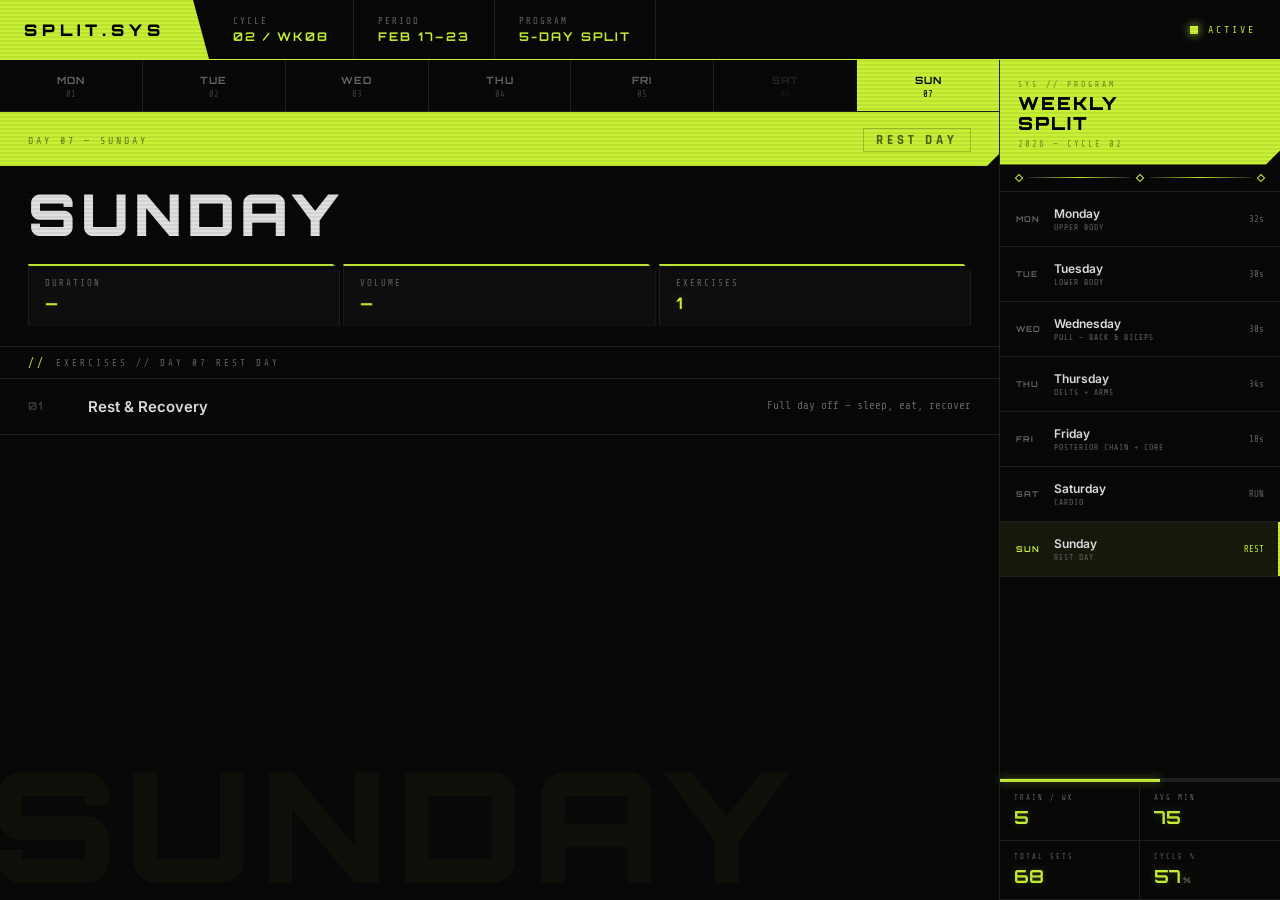
==== index.html @ 39ec57ff "init" ====
<!DOCTYPE html>
<html lang="en">
<head>
<meta charset="UTF-8">
<meta name="viewport" content="width=device-width, initial-scale=1.0">
<title>SPLIT.SYS</title>
<link href="https://fonts.googleapis.com/css2?family=Orbitron:wght@400;700;900&family=Share+Tech+Mono&family=Rajdhani:wght@300;500;700&family=Inter:wght@300;400;500;600&display=swap" rel="stylesheet">
<style>
*, *::before, *::after { box-sizing: border-box; margin: 0; padding: 0; }

:root {
  --bg: #080808;
  --surface: #0e0e0e;
  --border: #202020;
  --accent: #c8f135;
  --text: #e0e0e0;
  --muted: #3a3a3a;
  --muted2: #666;
}

html, body { min-height: 100%; }

body {
  font-family: 'Share Tech Mono', monospace;
  background: var(--bg);
  color: var(--text);
  min-height: 100vh;
}

body::before {
  content: '';
  position: fixed;
  inset: 0;
  background: repeating-linear-gradient(0deg, transparent, transparent 2px, rgba(0,0,0,0.06) 2px, rgba(0,0,0,0.06) 4px);
  pointer-events: none;
  z-index: 9999;
}

/* ── LAYOUT ─────────────────────────────── */
.app {
  display: grid;
  grid-template-columns: 1fr 280px;
  grid-template-rows: 60px 1fr;
  min-height: 100vh;
}

/* ── TOP BAR ────────────────────────────── */
.topbar {
  grid-column: 1 / -1;
  display: flex;
  align-items: stretch;
  border-bottom: 1px solid var(--accent);
}

.tb-logo {
  display: flex;
  align-items: center;
  padding: 0 28px 0 24px;
  background: var(--accent);
  clip-path: polygon(0 0, calc(100% - 16px) 0, 100% 100%, 0 100%);
  padding-right: 44px;
  flex-shrink: 0;
}

.tb-logo-text {
  font-family: 'Orbitron', sans-serif;
  font-size: 16px;
  font-weight: 900;
  letter-spacing: 5px;
  color: #000;
}

.tb-meta {
  display: flex;
  align-items: center;
  flex: 1;
}

.tb-item {
  padding: 0 24px;
  border-right: 1px solid var(--border);
  display: flex;
  flex-direction: column;
  justify-content: center;
  height: 100%;
}

.tb-item-label {
  font-size: 9px;
  letter-spacing: 2px;
  text-transform: uppercase;
  color: var(--muted2);
  margin-bottom: 3px;
}

.tb-item-val {
  font-family: 'Orbitron', sans-serif;
  font-size: 12px;
  font-weight: 700;
  color: var(--accent);
  letter-spacing: 2px;
}

.tb-status {
  margin-left: auto;
  display: flex;
  align-items: center;
  gap: 10px;
  padding: 0 24px;
}

.status-dot {
  width: 8px; height: 8px;
  background: var(--accent);
  box-shadow: 0 0 10px var(--accent);
  animation: pulse 2s ease-in-out infinite;
}

@keyframes pulse { 0%,100%{opacity:1} 50%{opacity:0.25} }

.status-txt {
  font-size: 10px;
  letter-spacing: 3px;
  text-transform: uppercase;
  color: var(--accent);
}

/* ── MAIN ───────────────────────────────── */
.main {
  position: relative;
  overflow: hidden;
  border-right: 1px solid var(--border);
  display: flex;
  flex-direction: column;
}

.bg-text {
  position: absolute;
  bottom: -20px;
  left: -10px;
  font-family: 'Orbitron', sans-serif;
  font-size: clamp(80px, 12vw, 160px);
  font-weight: 900;
  color: rgba(200,241,53,0.035);
  letter-spacing: 8px;
  pointer-events: none;
  user-select: none;
  white-space: nowrap;
  z-index: 0;
}

/* ── DAY STRIP ──────────────────────────── */
.day-strip {
  display: flex;
  border-bottom: 1px solid var(--border);
  position: relative;
  z-index: 1;
}

.day-tab {
  flex: 1;
  padding: 14px 4px 12px;
  text-align: center;
  cursor: pointer;
  border-right: 1px solid var(--border);
  transition: background 0.12s;
}
.day-tab:last-child { border-right: none; }
.day-tab:hover { background: rgba(200,241,53,0.06); }
.day-tab.active { background: var(--accent); }
.day-tab.active .tab-s, .day-tab.active .tab-n { color: #000; }
.day-tab.rest-tab { opacity: 0.3; }
.day-tab.rest-tab.active { opacity: 1; }

.tab-s {
  font-family: 'Orbitron', sans-serif;
  font-size: 10px;
  font-weight: 700;
  letter-spacing: 1px;
  color: var(--muted2);
  text-transform: uppercase;
  display: block;
}
.tab-n {
  font-size: 9px;
  color: var(--muted);
  display: block;
  margin-top: 3px;
}

/* ── HERO ───────────────────────────────── */
.hero {
  position: relative;
  z-index: 1;
  border-bottom: 1px solid var(--border);
}

.hero-accent-bar {
  background: var(--accent);
  padding: 16px 28px 14px;
  display: flex;
  align-items: center;
  justify-content: space-between;
  clip-path: polygon(0 0, 100% 0, 100% calc(100% - 12px), calc(100% - 12px) 100%, 0 100%);
}

.hero-day-label {
  font-size: 10px;
  letter-spacing: 3px;
  color: rgba(0,0,0,0.5);
  text-transform: uppercase;
}

.hero-cat-badge {
  font-family: 'Rajdhani', sans-serif;
  font-size: 13px;
  font-weight: 700;
  letter-spacing: 4px;
  text-transform: uppercase;
  color: rgba(0,0,0,0.6);
  border: 1px solid rgba(0,0,0,0.2);
  padding: 3px 12px;
}

.hero-name-row {
  padding: 20px 28px 4px;
}

.hero-name {
  font-family: 'Orbitron', sans-serif;
  font-size: clamp(36px, 4.5vw, 58px);
  font-weight: 900;
  letter-spacing: 5px;
  color: var(--text);
  text-transform: uppercase;
  line-height: 1;
}

.hero-chip-row {
  display: flex;
  gap: 3px;
  padding: 16px 28px 20px;
}

.hchip {
  flex: 1;
  background: var(--surface);
  border: 1px solid var(--border);
  border-top: 2px solid var(--accent);
  padding: 12px 16px;
  clip-path: polygon(0 0, calc(100% - 8px) 0, 100% 8px, 100% 100%, 0 100%);
}

.hchip-label {
  font-size: 9px;
  letter-spacing: 2px;
  text-transform: uppercase;
  color: var(--muted2);
  margin-bottom: 5px;
}

.hchip-val {
  font-family: 'Orbitron', sans-serif;
  font-size: 16px;
  font-weight: 700;
  color: var(--accent);
  text-shadow: 0 0 12px rgba(200,241,53,0.3);
}

/* ── EXERCISE LIST ──────────────────────── */
.ex-panel {
  position: relative;
  z-index: 1;
  flex: 1;
  overflow-y: auto;
  scrollbar-width: thin;
  scrollbar-color: var(--accent) #111;
}

.ex-section-label {
  padding: 10px 28px 8px;
  font-size: 9px;
  letter-spacing: 3px;
  text-transform: uppercase;
  color: var(--muted2);
  border-bottom: 1px solid var(--border);
  display: flex;
  align-items: center;
  gap: 10px;
}
.ex-section-label::before { content: '//'; color: var(--accent); font-size: 11px; }

.ex-row {
  display: grid;
  grid-template-columns: 44px 1fr auto;
  align-items: center;
  gap: 0 16px;
  padding: 18px 28px;
  border-bottom: 1px solid var(--border);
  cursor: pointer;
  transition: background 0.1s;
  animation: slideIn 0.25s ease both;
  position: relative;
}

@keyframes slideIn {
  from { opacity: 0; transform: translateX(-8px); }
  to   { opacity: 1; transform: translateX(0); }
}

.ex-row::before {
  content: '';
  position: absolute;
  left: 0; top: 0; bottom: 0;
  width: 0;
  background: var(--accent);
  transition: width 0.1s;
}
.ex-row:hover { background: rgba(200,241,53,0.04); }
.ex-row:hover::before { width: 3px; }
.ex-row:hover .ex-num { color: var(--accent); }

.ex-num {
  font-family: 'Orbitron', sans-serif;
  font-size: 11px;
  font-weight: 700;
  color: var(--muted);
  letter-spacing: 1px;
  transition: color 0.1s;
}

.ex-name {
  font-family: 'Inter', sans-serif;
  font-size: 15px;
  font-weight: 600;
  color: var(--text);
  line-height: 1.3;
}

.ex-sets {
  font-family: 'Share Tech Mono', monospace;
  font-size: 11px;
  color: var(--muted2);
  text-align: right;
  line-height: 1.7;
  white-space: nowrap;
}

/* ── SIDEBAR ────────────────────────────── */
.sidebar {
  display: flex;
  flex-direction: column;
}

.sb-head {
  background: var(--accent);
  padding: 20px 18px 16px;
  clip-path: polygon(0 0, 100% 0, 100% calc(100% - 14px), calc(100% - 14px) 100%, 0 100%);
}

.sb-head-sys {
  font-size: 8px;
  letter-spacing: 3px;
  text-transform: uppercase;
  color: rgba(0,0,0,0.45);
  margin-bottom: 5px;
}

.sb-head-title {
  font-family: 'Orbitron', sans-serif;
  font-size: 18px;
  font-weight: 900;
  letter-spacing: 2px;
  color: #000;
  text-transform: uppercase;
  line-height: 1.1;
}

.sb-head-sub {
  font-size: 9px;
  letter-spacing: 2px;
  color: rgba(0,0,0,0.4);
  margin-top: 5px;
  text-transform: uppercase;
}

.sb-circuit {
  padding: 10px 16px;
  border-bottom: 1px solid var(--border);
  display: flex;
  align-items: center;
  gap: 6px;
}
.circuit-line { flex: 1; height: 1px; background: linear-gradient(90deg, var(--border), var(--accent), var(--border)); }
.circuit-node { width: 6px; height: 6px; border: 1px solid var(--accent); transform: rotate(45deg); }

.week-list { flex: 1; overflow-y: auto; scrollbar-width: none; }

.wi {
  display: flex;
  align-items: center;
  gap: 12px;
  padding: 14px 16px;
  border-bottom: 1px solid var(--border);
  cursor: pointer;
  transition: background 0.1s;
  position: relative;
}
.wi:hover { background: rgba(200,241,53,0.05); }
.wi.active { background: rgba(200,241,53,0.08); }
.wi.active::after {
  content: '';
  position: absolute;
  right: 0; top: 0; bottom: 0;
  width: 2px;
  background: var(--accent);
}
.wi.rest { opacity: 0.32; }
.wi.rest.active { opacity: 1; }

.wi-idx {
  font-family: 'Orbitron', sans-serif;
  font-size: 8px;
  font-weight: 700;
  letter-spacing: 1px;
  color: var(--muted2);
  width: 26px;
  flex-shrink: 0;
  text-transform: uppercase;
}
.wi.active .wi-idx { color: var(--accent); }

.wi-info { flex: 1; }
.wi-name { font-family: 'Inter', sans-serif; font-size: 12px; font-weight: 600; color: var(--text); margin-bottom: 2px; }
.wi-cat { font-size: 8px; letter-spacing: 1px; text-transform: uppercase; color: var(--muted2); }

.wi-vol { font-family: 'Share Tech Mono', monospace; font-size: 9px; color: var(--muted2); text-align: right; }
.wi.active .wi-vol { color: var(--accent); }

.sb-foot { border-top: 1px solid var(--border); }

.sb-progress-bar { height: 3px; background: var(--border); }
.sb-progress-fill { height: 100%; width: 57%; background: var(--accent); box-shadow: 0 0 10px rgba(200,241,53,0.5); }

.sb-stats-grid { display: grid; grid-template-columns: 1fr 1fr; }

.sb-stat {
  padding: 12px 14px;
  border-right: 1px solid var(--border);
  border-bottom: 1px solid var(--border);
}
.sb-stat:nth-child(2n) { border-right: none; }
.sb-stat-label { font-size: 7px; letter-spacing: 2px; text-transform: uppercase; color: var(--muted2); margin-bottom: 4px; }
.sb-stat-val { font-family: 'Orbitron', sans-serif; font-size: 18px; font-weight: 700; color: var(--accent); text-shadow: 0 0 8px rgba(200,241,53,0.25); }
.sb-stat-unit { font-size: 8px; color: var(--muted2); margin-left: 2px; }

/* ── MODAL ──────────────────────────────── */
.modal-bg {
  position: fixed; inset: 0;
  background: rgba(0,0,0,0.92);
  backdrop-filter: blur(10px);
  z-index: 400;
  display: flex; align-items: center; justify-content: center;
  opacity: 0; pointer-events: none;
  transition: opacity 0.18s;
}
.modal-bg.open { opacity: 1; pointer-events: all; }

.modal {
  background: var(--bg);
  border: 1px solid var(--accent);
  width: min(640px, 94vw);
  max-height: 88vh;
  overflow-y: auto;
  transform: scale(0.96);
  transition: transform 0.2s ease;
  scrollbar-width: thin;
  scrollbar-color: var(--accent) #111;
  box-shadow: 0 0 60px rgba(200,241,53,0.1);
  clip-path: polygon(0 0, calc(100% - 18px) 0, 100% 18px, 100% 100%, 18px 100%, 0 calc(100% - 18px));
}
.modal-bg.open .modal { transform: scale(1); }

.modal-head {
  background: var(--accent);
  padding: 24px 32px 20px;
  display: flex; align-items: flex-start; justify-content: space-between;
  clip-path: polygon(0 0, calc(100% - 18px) 0, 100% 18px, 100% 100%, 0 100%);
}
.mh-sys { font-size: 9px; letter-spacing: 3px; text-transform: uppercase; color: rgba(0,0,0,0.4); margin-bottom: 6px; }
.mh-name { font-family: 'Orbitron', sans-serif; font-size: 24px; font-weight: 900; letter-spacing: 3px; color: #000; text-transform: uppercase; line-height: 1; }
.mh-cat { font-family: 'Rajdhani', sans-serif; font-size: 13px; font-weight: 700; letter-spacing: 3px; text-transform: uppercase; color: rgba(0,0,0,0.5); margin-top: 5px; }

.modal-close {
  background: rgba(0,0,0,0.12);
  border: 1px solid rgba(0,0,0,0.2);
  color: #000; font-size: 18px;
  width: 34px; height: 34px;
  cursor: pointer;
  display: flex; align-items: center; justify-content: center;
  font-family: 'Share Tech Mono', monospace; flex-shrink: 0;
}
.modal-close:hover { background: rgba(0,0,0,0.28); }

.modal-body { padding: 0; }

.m-ex {
  display: grid;
  grid-template-columns: 56px 1fr auto;
  align-items: center;
  gap: 0 18px;
  padding: 20px 32px;
  border-bottom: 1px solid var(--border);
  transition: background 0.1s;
  position: relative;
}
.m-ex::before {
  content: '';
  position: absolute;
  left: 0; top: 0; bottom: 0;
  width: 0; background: var(--accent);
  transition: width 0.1s;
}
.m-ex:hover { background: rgba(200,241,53,0.03); }
.m-ex:hover::before { width: 3px; }
.m-ex:last-child { border-bottom: none; }

.m-num { font-family: 'Orbitron', sans-serif; font-size: 22px; font-weight: 900; color: rgba(200,241,53,0.1); line-height: 1; }
.m-name { font-family: 'Inter', sans-serif; font-size: 16px; font-weight: 600; color: var(--text); margin-bottom: 6px; line-height: 1.2; }
.m-sets { font-family: 'Share Tech Mono', monospace; font-size: 11px; color: var(--muted2); line-height: 1.9; }

.m-tag { font-family: 'Share Tech Mono', monospace; font-size: 8px; letter-spacing: 1.5px; text-transform: uppercase; padding: 3px 8px; border: 1px solid rgba(200,241,53,0.2); color: var(--accent); background: rgba(200,241,53,0.05); white-space: nowrap; align-self: center; }
.m-tag.core { border-color: rgba(100,180,255,0.25); color: #64b4ff; background: rgba(100,180,255,0.05); }
.m-tag.cardio { border-color: rgba(255,140,80,0.25); color: #ff8c50; background: rgba(255,140,80,0.05); }

/* ══════════════════════════════════════════
   MOBILE — full rethink for phone legibility
   ══════════════════════════════════════════ */
@media (max-width: 768px) {
  .app {
    grid-template-columns: 1fr;
    grid-template-rows: 56px auto 1fr;
    min-height: 100vh;
  }

  /* Move sidebar to row 2 as a compact strip */
  .sidebar {
    grid-row: 2;
    order: 1;
    border-top: none;
    border-bottom: 1px solid var(--border);
  }

  .main {
    grid-row: 3;
    order: 2;
    border-right: none;
  }

  /* Sidebar becomes horizontal scroll nav */
  .sb-head { display: none; }
  .sb-circuit { display: none; }
  .sb-foot { display: none; }

  .week-list {
    display: flex;
    flex-direction: row;
    overflow-x: auto;
    scrollbar-width: none;
  }
  .week-list::-webkit-scrollbar { display: none; }

  .wi {
    flex-direction: column;
    align-items: center;
    justify-content: center;
    min-width: 80px;
    padding: 14px 10px;
    border-bottom: none;
    border-right: 1px solid var(--border);
    gap: 5px;
    text-align: center;
  }
  .wi:last-child { border-right: none; }

  /* Active indicator: bottom bar */
  .wi.active::after {
    top: auto; right: 0; left: 0;
    bottom: 0; width: 100%; height: 3px;
  }

  .wi-idx {
    font-family: 'Orbitron', sans-serif;
    font-size: 11px;
    font-weight: 700;
    letter-spacing: 1px;
    width: auto;
    color: var(--muted2);
  }
  .wi.active .wi-idx { color: var(--accent); }

  /* Show short day name below the abbrev */
  .wi-info { display: block; }
  .wi-name { display: none; }
  .wi-cat {
    font-size: 8px;
    letter-spacing: 0;
    color: var(--muted2);
    white-space: nowrap;
    overflow: hidden;
    text-overflow: ellipsis;
    max-width: 72px;
  }
  .wi.active .wi-cat { color: var(--accent); opacity: 0.7; }
  .wi-vol { display: none; }

  /* Hero */
  .hero-accent-bar {
    padding: 14px 20px 12px;
    clip-path: none;
  }
  .hero-day-label { font-size: 11px; letter-spacing: 2px; }
  .hero-cat-badge { font-size: 12px; letter-spacing: 2px; padding: 3px 10px; }

  .hero-name-row { padding: 18px 20px 4px; }
  .hero-name { font-size: 36px; letter-spacing: 3px; }

  .hero-chip-row {
    display: none;
  }

  .bottom-bar {
    display: flex !important;
  }

  /* Day strip — bigger tap targets */
  .day-strip { display: none; } /* replaced by sidebar week-list on mobile */

  /* Exercises — big, legible */
  .ex-section-label { padding: 12px 20px 10px; font-size: 10px; }

  .ex-row {
    grid-template-columns: 48px 1fr;
    grid-template-rows: auto auto;
    gap: 0 14px;
    padding: 22px 20px;
    border-bottom-width: 1px;
  }

  .ex-num {
    grid-row: 1 / 3;
    font-size: 15px;
    align-self: center;
  }

  .ex-name {
    font-size: 20px;
    font-weight: 600;
    grid-column: 2;
    grid-row: 1;
    padding-bottom: 6px;
    line-height: 1.25;
  }

  .ex-sets {
    font-size: 14px;
    text-align: left;
    white-space: normal;
    grid-column: 2;
    grid-row: 2;
    color: var(--muted2);
    line-height: 1.65;
  }

  /* Topbar */
  .tb-logo { padding: 0 18px; padding-right: 32px; }
  .tb-logo-text { font-size: 13px; letter-spacing: 3px; }
  .tb-item:nth-child(n+2) { display: none; }
  .tb-status { padding: 0 16px; }

  /* Modal */
  .modal {
    clip-path: none;
    width: 100%;
    max-height: 92vh;
    align-self: flex-end;
    border-left: none;
    border-right: none;
    border-bottom: none;
    border-radius: 0;
  }
  .modal-bg { align-items: flex-end; }
  .modal-head { clip-path: none; padding: 20px 24px 16px; }
  .mh-name { font-size: 22px; }

  .m-ex {
    grid-template-columns: 48px 1fr;
    grid-template-rows: auto auto;
    gap: 0 14px;
    padding: 18px 24px;
  }
  .m-num { grid-row: 1 / 3; font-size: 22px; align-self: center; }
  .m-name { grid-column: 2; grid-row: 1; font-size: 20px; padding-bottom: 6px; }
  .m-sets { grid-column: 2; grid-row: 2; font-size: 14px; line-height: 1.85; }
  .m-tag { display: none; }
}

@media (max-width: 400px) {
  .hero-name { font-size: 28px; }
  .hchip-val { font-size: 15px; }
  .ex-name { font-size: 18px; }
  .ex-sets { font-size: 13px; }
}

  /* ── BOTTOM STATS BAR (mobile only) ──── */
  .bottom-bar {
    display: none;
    position: fixed;
    bottom: 0;
    left: 0;
    right: 0;
    z-index: 100;
    border-top: 2px solid var(--accent);
    background: #0a0a0a;
  }

  .bottom-bar-inner {
    display: grid;
    grid-template-columns: 1fr 1fr 1fr;
  }

  .bb-chip {
    padding: 14px 16px 18px;
    border-right: 1px solid var(--border);
    text-align: center;
  }
  .bb-chip:last-child { border-right: none; }

  .bb-label {
    font-size: 9px;
    letter-spacing: 2px;
    text-transform: uppercase;
    color: var(--muted2);
    margin-bottom: 5px;
  }

  .bb-val {
    font-family: 'Orbitron', sans-serif;
    font-size: 18px;
    font-weight: 700;
    color: var(--accent);
    text-shadow: 0 0 10px rgba(200,241,53,0.3);
    line-height: 1;
  }

  /* push ex-panel content up so it doesn't hide behind bottom bar */
  @media (max-width: 768px) {
    .ex-panel { padding-bottom: 80px; }
  }

</style>
</head>
<body>

<div class="app">

  <nav class="topbar">
    <div class="tb-logo"><span class="tb-logo-text">SPLIT.SYS</span></div>
    <div class="tb-meta">
      <div class="tb-item">
        <div class="tb-item-label">Cycle</div>
        <div class="tb-item-val">02 / WK08</div>
      </div>
      <div class="tb-item">
        <div class="tb-item-label">Period</div>
        <div class="tb-item-val">FEB 17–23</div>
      </div>
      <div class="tb-item">
        <div class="tb-item-label">Program</div>
        <div class="tb-item-val">5-DAY SPLIT</div>
      </div>
    </div>
    <div class="tb-status">
      <div class="status-dot"></div>
      <span class="status-txt">ACTIVE</span>
    </div>
  </nav>

  <main class="main">
    <div class="bg-text" id="bg-text">MONDAY</div>

    <div class="day-strip" id="day-strip">
      <div class="day-tab active" data-day="0"><span class="tab-s">Mon</span><span class="tab-n">01</span></div>
      <div class="day-tab" data-day="1"><span class="tab-s">Tue</span><span class="tab-n">02</span></div>
      <div class="day-tab" data-day="2"><span class="tab-s">Wed</span><span class="tab-n">03</span></div>
      <div class="day-tab" data-day="3"><span class="tab-s">Thu</span><span class="tab-n">04</span></div>
      <div class="day-tab" data-day="4"><span class="tab-s">Fri</span><span class="tab-n">05</span></div>
      <div class="day-tab rest-tab" data-day="5"><span class="tab-s">Sat</span><span class="tab-n">06</span></div>
      <div class="day-tab rest-tab" data-day="6"><span class="tab-s">Sun</span><span class="tab-n">07</span></div>
    </div>

    <div class="hero">
      <div class="hero-accent-bar">
        <div class="hero-day-label" id="hero-label">DAY 01 — MONDAY</div>
        <div class="hero-cat-badge" id="hero-cat-badge">UPPER BODY</div>
      </div>
      <div class="hero-name-row">
        <div class="hero-name" id="hero-name">Monday</div>
      </div>
      <div class="hero-chip-row" id="hero-chips"></div>
    </div>

    <div class="ex-panel" id="ex-panel"></div>
  </main>

  <aside class="sidebar">
    <div class="sb-head">
      <div class="sb-head-sys">SYS // PROGRAM</div>
      <div class="sb-head-title">Weekly<br>Split</div>
      <div class="sb-head-sub">2026 — Cycle 02</div>
    </div>
    <div class="sb-circuit">
      <div class="circuit-node"></div>
      <div class="circuit-line"></div>
      <div class="circuit-node"></div>
      <div class="circuit-line"></div>
      <div class="circuit-node"></div>
    </div>
    <div class="week-list" id="week-list"></div>
    <div class="sb-foot">
      <div class="sb-progress-bar"><div class="sb-progress-fill"></div></div>
      <div class="sb-stats-grid">
        <div class="sb-stat"><div class="sb-stat-label">Train / wk</div><div class="sb-stat-val">5</div></div>
        <div class="sb-stat"><div class="sb-stat-label">Avg min</div><div class="sb-stat-val">75</div></div>
        <div class="sb-stat"><div class="sb-stat-label">Total sets</div><div class="sb-stat-val">68</div></div>
        <div class="sb-stat"><div class="sb-stat-label">Cycle %</div><div class="sb-stat-val">57<span class="sb-stat-unit">%</span></div></div>
      </div>
    </div>
  </aside>

</div>

<!-- BOTTOM BAR -->
<div class="bottom-bar" id="bottom-bar">
  <div class="bottom-bar-inner" id="bottom-bar-inner"></div>
</div>

<!-- MODAL -->
<div class="modal-bg" id="modal-bg">
  <div class="modal">
    <div class="modal-head">
      <div>
        <div class="mh-sys" id="mh-sys">// WORKOUT LOG</div>
        <div class="mh-name" id="mh-name">Monday</div>
        <div class="mh-cat" id="mh-cat">Upper Body</div>
      </div>
      <button class="modal-close" id="modal-close">&times;</button>
    </div>
    <div class="modal-body" id="modal-body"></div>
  </div>
</div>

<script>
const DAYS = [
  { name:'Monday', short:'Mon', cat:'Upper Body', idx:'DAY 01', sets:32, dur:'80 min',
    ex:[
      {n:'Flat Barbell Bench Press', s:'60 / 80 / 90 / 95 kg \u00d7 6\u20138 reps', t:''},
      {n:'Incline Dumbbell Press', s:'24 / 28 / 30 / 30 kg \u00d7 8\u201310 reps', t:''},
      {n:'Dips (Chest Focus)', s:'3 \u00d7 8\u201310 reps \u2014 bodyweight', t:''},
      {n:'Cable Fly Crossovers', s:'12.5 / 15 / 17.5 kg \u00d7 12\u201315 reps', t:''},
      {n:'Overhead Press (Barbell)', s:'40 / 50 / 55 / 55 kg \u00d7 6\u20138 reps', t:''},
      {n:'Lateral Raise (Dumbbell)', s:'8 / 10 / 12 / 12 kg \u00d7 15\u201320 reps', t:''},
      {n:'Tricep Pushdown (Cable)', s:'25 / 30 / 35 kg \u00d7 12\u201315 reps', t:''},
      {n:'Dead Hang', s:'1 \u00d7 60 sec', t:'finisher'},
    ]},
  { name:'Tuesday', short:'Tue', cat:'Lower Body', idx:'DAY 02', sets:30, dur:'75 min',
    ex:[
      {n:'Hack Squat (Machine)', s:'80 / 100 / 110 / 110 kg \u00d7 10 reps', t:''},
      {n:'Leg Press (Machine)', s:'180 / 220 / 230 kg \u00d7 12 reps', t:''},
      {n:'Leg Extensions (Machine)', s:'40 / 50 / 55 kg \u00d7 12\u201315 reps', t:''},
      {n:'Walking Lunges (Dumbbell)', s:'15 / 18 / 20 kg \u00d7 12 reps / leg', t:''},
      {n:'Seated Leg Curl (Machine)', s:'55 / 60 / 65 kg \u00d7 12 reps', t:''},
      {n:'Lying Leg Curl (Machine)', s:'35 / 40 / 45 kg \u00d7 12 reps', t:''},
      {n:'Standing Calf Raise', s:'80 / 90 / 95 / 95 kg \u00d7 12\u201315 reps', t:''},
      {n:'Dead Hang', s:'1 \u00d7 60 sec', t:'finisher'},
    ]},
  { name:'Wednesday', short:'Wed', cat:'Pull \u2014 Back & Biceps', idx:'DAY 03', sets:30, dur:'75 min',
    ex:[
      {n:'Weighted Pull-Ups (Wide Grip)', s:'0 / 5 / 10 / 10 kg \u00d7 6\u20138 reps', t:''},
      {n:'Barbell Row', s:'60 / 80 / 90 / 90 kg \u00d7 8\u201310 reps', t:''},
      {n:'Seated Cable Row', s:'50 / 60 / 65 kg \u00d7 10\u201312 reps', t:''},
      {n:'Single Arm Lat Pulldown', s:'30 / 35 / 35 kg \u00d7 10\u201312 reps', t:''},
      {n:'Face Pulls (Cable)', s:'20 / 25 / 25 kg \u00d7 15\u201320 reps', t:''},
      {n:'Barbell Curl', s:'25 / 30 / 30 / 30 kg \u00d7 8\u201310 reps', t:''},
      {n:'Hammer Curl (Dumbbell)', s:'12 / 15 / 15 kg \u00d7 10\u201312 reps', t:''},
      {n:'Dead Hang', s:'1 \u00d7 60 sec', t:'finisher'},
    ]},
  { name:'Thursday', short:'Thu', cat:'Delts + Arms', idx:'DAY 04', sets:34, dur:'90 min',
    ex:[
      {n:'Dumbbell Shoulder Press', s:'20 / 24 / 26 / 26 kg \u00d7 10\u201312 reps', t:''},
      {n:'Lateral Raise (Dumbbell)', s:'8 / 10 / 12 / 12 / 12 kg \u00d7 15\u201320 reps', t:''},
      {n:'Rear Delt Cable Fly', s:'10 / 12.5 / 15 / 15 kg \u00d7 15 / arm', t:''},
      {n:'Overhead Tricep Extension', s:'20 / 24 / 26 / 26 kg \u00d7 10\u201312 reps', t:''},
      {n:'Tricep Pushdown (Cable)', s:'25 / 30 / 35 / 35 kg \u00d7 12\u201315 reps', t:''},
      {n:'Dips (Tricep Focus)', s:'3 \u00d7 10\u201312 reps \u2014 bodyweight', t:''},
      {n:'Preacher Curl (Barbell)', s:'25 / 30 / 30 kg \u00d7 10\u201312 reps', t:''},
      {n:'Cable Curl', s:'15 / 20 / 20 kg \u00d7 12\u201315 reps', t:''},
      {n:'Hanging Leg Raise', s:'3 \u00d7 9\u201312 reps', t:'core'},
      {n:'Dead Hang', s:'1 \u00d7 60 sec', t:'finisher'},
    ]},
  { name:'Friday', short:'Fri', cat:'Posterior Chain + Core', idx:'DAY 05', sets:18, dur:'70 min',
    ex:[
      {n:'Romanian Deadlift (Barbell)', s:'60 / 80 / 100 / 100 kg \u00d7 8 reps', t:''},
      {n:'Hip Thrust (Barbell)', s:'80 / 100 / 120 kg \u00d7 10\u201312 reps', t:''},
      {n:'Stiff Leg Deadlift (Barbell)', s:'60 / 70 / 70 kg \u00d7 10 reps', t:''},
      {n:'Hanging Leg Raise', s:'3 \u00d7 10\u201312 reps', t:'core'},
      {n:'Cable Crunches', s:'30 / 35 / 35 kg \u00d7 15 reps', t:'core'},
      {n:'Treadmill / Cardio', s:'15\u201320 min steady state', t:'cardio'},
    ]},
  { name:'Saturday', short:'Sat', cat:'Cardio', idx:'DAY 06', sets:null, dur:'~30 min',
    ex:[
      {n:'5km Run', s:'Steady state \u2014 Zone 2', t:'cardio'},
      {n:'Warm-up Walk', s:'5 min \u2014 pre run', t:''},
      {n:'Cool-down Stretch', s:'10 min \u2014 post run', t:''},
    ]},
  { name:'Sunday', short:'Sun', cat:'Rest Day', idx:'DAY 07', sets:null, dur:'\u2014', rest:true,
    ex:[{n:'Rest & Recovery', s:'Full day off \u2014 sleep, eat, recover', t:''}]},
];

let active = 0;

function tagEl(t) {
  if (!t) return '';
  const cls = t === 'core' ? 'core' : t === 'cardio' ? 'cardio' : '';
  const lbl = t === 'finisher' ? 'FINISHER' : t.toUpperCase();
  return `<span class="m-tag ${cls}">${lbl}</span>`;
}

function render(idx) {
  const d = DAYS[idx];

  document.getElementById('bg-text').textContent = d.name.toUpperCase();
  document.getElementById('hero-label').textContent = `${d.idx} \u2014 ${d.name.toUpperCase()}`;
  document.getElementById('hero-cat-badge').textContent = d.cat.toUpperCase();
  document.getElementById('hero-name').textContent = d.name;

  const chipsHtml = `
    <div class="hchip"><div class="hchip-label">Duration</div><div class="hchip-val">${d.dur}</div></div>
    <div class="hchip"><div class="hchip-label">Volume</div><div class="hchip-val">${d.sets ? d.sets + ' sets' : '\u2014'}</div></div>
    <div class="hchip"><div class="hchip-label">Exercises</div><div class="hchip-val">${d.ex.length}</div></div>
  `;
  document.getElementById('hero-chips').innerHTML = chipsHtml;

  const bbHtml = `
    <div class="bb-chip"><div class="bb-label">Duration</div><div class="bb-val">${d.dur}</div></div>
    <div class="bb-chip"><div class="bb-label">Volume</div><div class="bb-val">${d.sets ? d.sets + 's' : '\u2014'}</div></div>
    <div class="bb-chip"><div class="bb-label">Exercises</div><div class="bb-val">${d.ex.length}</div></div>
  `;
  document.getElementById('bottom-bar-inner').innerHTML = bbHtml;

  document.getElementById('ex-panel').innerHTML =
    `<div class="ex-section-label">EXERCISES // ${d.idx} ${d.cat.toUpperCase()}</div>` +
    d.ex.map((e, i) =>
      `<div class="ex-row" style="animation-delay:${i * 0.03}s" onclick="openModal(${idx})">
        <span class="ex-num">${String(i+1).padStart(2,'0')}</span>
        <div class="ex-name">${e.n}</div>
        <div class="ex-sets">${e.s}</div>
      </div>`
    ).join('');

  document.getElementById('week-list').innerHTML = DAYS.map((dd, i) =>
    `<div class="wi ${dd.rest ? 'rest' : ''} ${i === idx ? 'active' : ''}" onclick="switchDay(${i})">
      <span class="wi-idx">${dd.short}</span>
      <div class="wi-info">
        <div class="wi-name">${dd.name}</div>
        <div class="wi-cat">${dd.cat}</div>
      </div>
      <div class="wi-vol">${dd.sets ? dd.sets + 's' : dd.rest ? 'REST' : 'RUN'}</div>
    </div>`
  ).join('');

  document.querySelectorAll('.day-tab').forEach((t, i) => t.classList.toggle('active', i === idx));
}

function switchDay(i) { active = i; render(i); }

document.querySelectorAll('.day-tab').forEach(t => {
  t.addEventListener('click', () => switchDay(+t.dataset.day));
});

function openModal(idx) {
  const d = DAYS[idx];
  document.getElementById('mh-sys').textContent = `// WORKOUT LOG \u2014 ${d.idx}`;
  document.getElementById('mh-name').textContent = d.name;
  document.getElementById('mh-cat').textContent = d.cat;
  document.getElementById('modal-body').innerHTML = d.ex.map((e, i) =>
    `<div class="m-ex">
      <div class="m-num">${String(i+1).padStart(2,'0')}</div>
      <div>
        <div class="m-name">${e.n}</div>
        <div class="m-sets">${e.s}</div>
      </div>
      ${tagEl(e.t)}
    </div>`
  ).join('');
  document.getElementById('modal-bg').classList.add('open');
  document.body.style.overflow = 'hidden';
}

function closeModal() {
  document.getElementById('modal-bg').classList.remove('open');
  document.body.style.overflow = '';
}

document.getElementById('modal-close').addEventListener('click', closeModal);
document.getElementById('modal-bg').addEventListener('click', e => {
  if (e.target === document.getElementById('modal-bg')) closeModal();
});
document.addEventListener('keydown', e => { if (e.key === 'Escape') closeModal(); });

// Map JS day (0=Sun, 1=Mon ... 6=Sat) to our DAYS array index
const jsDayToIdx = { 1:0, 2:1, 3:2, 4:3, 5:4, 6:5, 0:6 };
const todayIdx = jsDayToIdx[new Date().getDay()];
render(todayIdx);
</script>
</body>
</html>
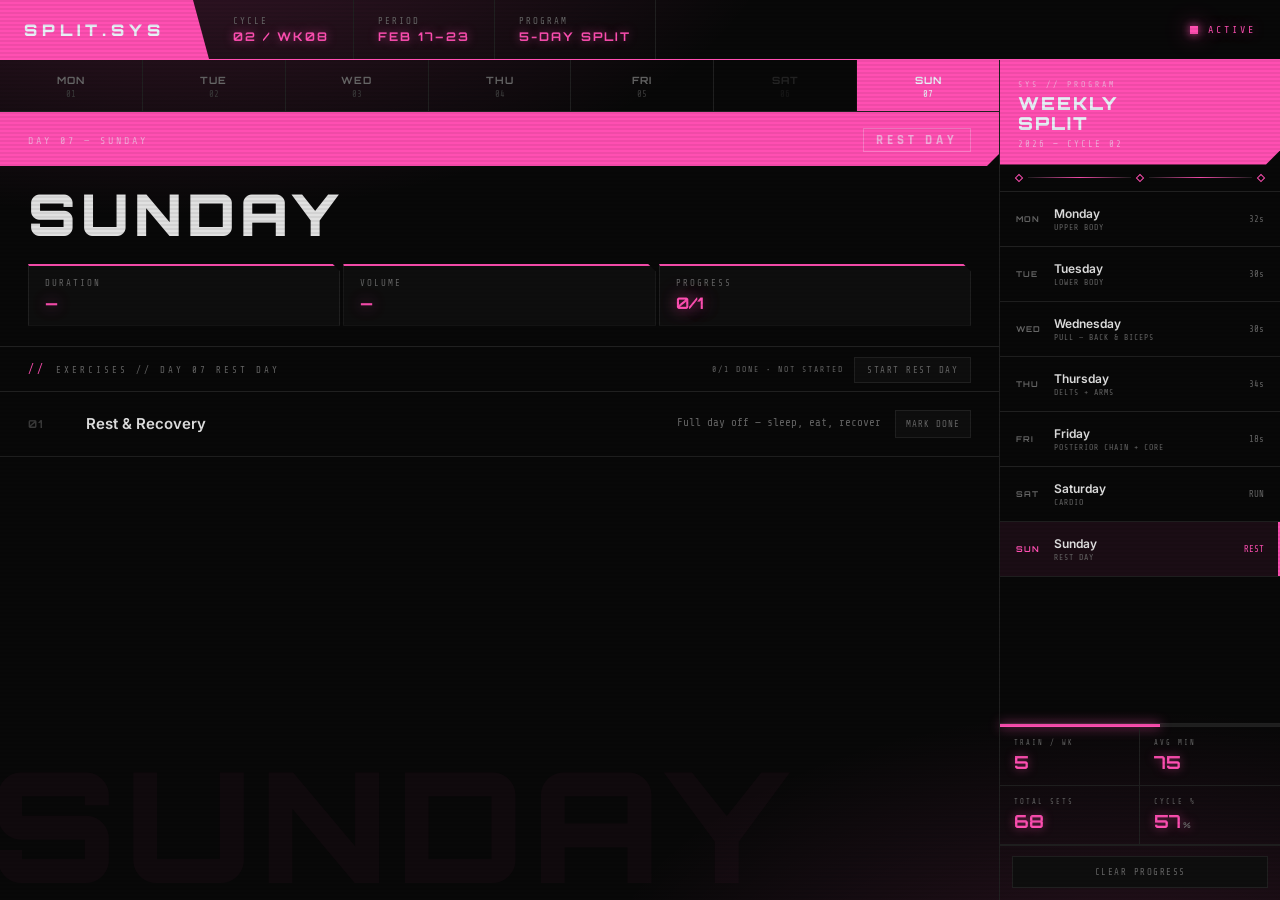
==== commit 691e6fb5: "sat" ====
--- a/index.html
+++ b/index.html
@@ -5,760 +5,7 @@
 <meta name="viewport" content="width=device-width, initial-scale=1.0">
 <title>SPLIT.SYS</title>
 <link href="https://fonts.googleapis.com/css2?family=Orbitron:wght@400;700;900&family=Share+Tech+Mono&family=Rajdhani:wght@300;500;700&family=Inter:wght@300;400;500;600&display=swap" rel="stylesheet">
-<style>
-*, *::before, *::after { box-sizing: border-box; margin: 0; padding: 0; }
-
-:root {
-  --bg: #080808;
-  --surface: #0e0e0e;
-  --border: #202020;
-  --accent: #c8f135;
-  --text: #e0e0e0;
-  --muted: #3a3a3a;
-  --muted2: #666;
-}
-
-html, body { min-height: 100%; }
-
-body {
-  font-family: 'Share Tech Mono', monospace;
-  background: var(--bg);
-  color: var(--text);
-  min-height: 100vh;
-}
-
-body::before {
-  content: '';
-  position: fixed;
-  inset: 0;
-  background: repeating-linear-gradient(0deg, transparent, transparent 2px, rgba(0,0,0,0.06) 2px, rgba(0,0,0,0.06) 4px);
-  pointer-events: none;
-  z-index: 9999;
-}
-
-/* ── LAYOUT ─────────────────────────────── */
-.app {
-  display: grid;
-  grid-template-columns: 1fr 280px;
-  grid-template-rows: 60px 1fr;
-  min-height: 100vh;
-}
-
-/* ── TOP BAR ────────────────────────────── */
-.topbar {
-  grid-column: 1 / -1;
-  display: flex;
-  align-items: stretch;
-  border-bottom: 1px solid var(--accent);
-}
-
-.tb-logo {
-  display: flex;
-  align-items: center;
-  padding: 0 28px 0 24px;
-  background: var(--accent);
-  clip-path: polygon(0 0, calc(100% - 16px) 0, 100% 100%, 0 100%);
-  padding-right: 44px;
-  flex-shrink: 0;
-}
-
-.tb-logo-text {
-  font-family: 'Orbitron', sans-serif;
-  font-size: 16px;
-  font-weight: 900;
-  letter-spacing: 5px;
-  color: #000;
-}
-
-.tb-meta {
-  display: flex;
-  align-items: center;
-  flex: 1;
-}
-
-.tb-item {
-  padding: 0 24px;
-  border-right: 1px solid var(--border);
-  display: flex;
-  flex-direction: column;
-  justify-content: center;
-  height: 100%;
-}
-
-.tb-item-label {
-  font-size: 9px;
-  letter-spacing: 2px;
-  text-transform: uppercase;
-  color: var(--muted2);
-  margin-bottom: 3px;
-}
-
-.tb-item-val {
-  font-family: 'Orbitron', sans-serif;
-  font-size: 12px;
-  font-weight: 700;
-  color: var(--accent);
-  letter-spacing: 2px;
-}
-
-.tb-status {
-  margin-left: auto;
-  display: flex;
-  align-items: center;
-  gap: 10px;
-  padding: 0 24px;
-}
-
-.status-dot {
-  width: 8px; height: 8px;
-  background: var(--accent);
-  box-shadow: 0 0 10px var(--accent);
-  animation: pulse 2s ease-in-out infinite;
-}
-
-@keyframes pulse { 0%,100%{opacity:1} 50%{opacity:0.25} }
-
-.status-txt {
-  font-size: 10px;
-  letter-spacing: 3px;
-  text-transform: uppercase;
-  color: var(--accent);
-}
-
-/* ── MAIN ───────────────────────────────── */
-.main {
-  position: relative;
-  overflow: hidden;
-  border-right: 1px solid var(--border);
-  display: flex;
-  flex-direction: column;
-}
-
-.bg-text {
-  position: absolute;
-  bottom: -20px;
-  left: -10px;
-  font-family: 'Orbitron', sans-serif;
-  font-size: clamp(80px, 12vw, 160px);
-  font-weight: 900;
-  color: rgba(200,241,53,0.035);
-  letter-spacing: 8px;
-  pointer-events: none;
-  user-select: none;
-  white-space: nowrap;
-  z-index: 0;
-}
-
-/* ── DAY STRIP ──────────────────────────── */
-.day-strip {
-  display: flex;
-  border-bottom: 1px solid var(--border);
-  position: relative;
-  z-index: 1;
-}
-
-.day-tab {
-  flex: 1;
-  padding: 14px 4px 12px;
-  text-align: center;
-  cursor: pointer;
-  border-right: 1px solid var(--border);
-  transition: background 0.12s;
-}
-.day-tab:last-child { border-right: none; }
-.day-tab:hover { background: rgba(200,241,53,0.06); }
-.day-tab.active { background: var(--accent); }
-.day-tab.active .tab-s, .day-tab.active .tab-n { color: #000; }
-.day-tab.rest-tab { opacity: 0.3; }
-.day-tab.rest-tab.active { opacity: 1; }
-
-.tab-s {
-  font-family: 'Orbitron', sans-serif;
-  font-size: 10px;
-  font-weight: 700;
-  letter-spacing: 1px;
-  color: var(--muted2);
-  text-transform: uppercase;
-  display: block;
-}
-.tab-n {
-  font-size: 9px;
-  color: var(--muted);
-  display: block;
-  margin-top: 3px;
-}
-
-/* ── HERO ───────────────────────────────── */
-.hero {
-  position: relative;
-  z-index: 1;
-  border-bottom: 1px solid var(--border);
-}
-
-.hero-accent-bar {
-  background: var(--accent);
-  padding: 16px 28px 14px;
-  display: flex;
-  align-items: center;
-  justify-content: space-between;
-  clip-path: polygon(0 0, 100% 0, 100% calc(100% - 12px), calc(100% - 12px) 100%, 0 100%);
-}
-
-.hero-day-label {
-  font-size: 10px;
-  letter-spacing: 3px;
-  color: rgba(0,0,0,0.5);
-  text-transform: uppercase;
-}
-
-.hero-cat-badge {
-  font-family: 'Rajdhani', sans-serif;
-  font-size: 13px;
-  font-weight: 700;
-  letter-spacing: 4px;
-  text-transform: uppercase;
-  color: rgba(0,0,0,0.6);
-  border: 1px solid rgba(0,0,0,0.2);
-  padding: 3px 12px;
-}
-
-.hero-name-row {
-  padding: 20px 28px 4px;
-}
-
-.hero-name {
-  font-family: 'Orbitron', sans-serif;
-  font-size: clamp(36px, 4.5vw, 58px);
-  font-weight: 900;
-  letter-spacing: 5px;
-  color: var(--text);
-  text-transform: uppercase;
-  line-height: 1;
-}
-
-.hero-chip-row {
-  display: flex;
-  gap: 3px;
-  padding: 16px 28px 20px;
-}
-
-.hchip {
-  flex: 1;
-  background: var(--surface);
-  border: 1px solid var(--border);
-  border-top: 2px solid var(--accent);
-  padding: 12px 16px;
-  clip-path: polygon(0 0, calc(100% - 8px) 0, 100% 8px, 100% 100%, 0 100%);
-}
-
-.hchip-label {
-  font-size: 9px;
-  letter-spacing: 2px;
-  text-transform: uppercase;
-  color: var(--muted2);
-  margin-bottom: 5px;
-}
-
-.hchip-val {
-  font-family: 'Orbitron', sans-serif;
-  font-size: 16px;
-  font-weight: 700;
-  color: var(--accent);
-  text-shadow: 0 0 12px rgba(200,241,53,0.3);
-}
-
-/* ── EXERCISE LIST ──────────────────────── */
-.ex-panel {
-  position: relative;
-  z-index: 1;
-  flex: 1;
-  overflow-y: auto;
-  scrollbar-width: thin;
-  scrollbar-color: var(--accent) #111;
-}
-
-.ex-section-label {
-  padding: 10px 28px 8px;
-  font-size: 9px;
-  letter-spacing: 3px;
-  text-transform: uppercase;
-  color: var(--muted2);
-  border-bottom: 1px solid var(--border);
-  display: flex;
-  align-items: center;
-  gap: 10px;
-}
-.ex-section-label::before { content: '//'; color: var(--accent); font-size: 11px; }
-
-.ex-row {
-  display: grid;
-  grid-template-columns: 44px 1fr auto;
-  align-items: center;
-  gap: 0 16px;
-  padding: 18px 28px;
-  border-bottom: 1px solid var(--border);
-  cursor: pointer;
-  transition: background 0.1s;
-  animation: slideIn 0.25s ease both;
-  position: relative;
-}
-
-@keyframes slideIn {
-  from { opacity: 0; transform: translateX(-8px); }
-  to   { opacity: 1; transform: translateX(0); }
-}
-
-.ex-row::before {
-  content: '';
-  position: absolute;
-  left: 0; top: 0; bottom: 0;
-  width: 0;
-  background: var(--accent);
-  transition: width 0.1s;
-}
-.ex-row:hover { background: rgba(200,241,53,0.04); }
-.ex-row:hover::before { width: 3px; }
-.ex-row:hover .ex-num { color: var(--accent); }
-
-.ex-num {
-  font-family: 'Orbitron', sans-serif;
-  font-size: 11px;
-  font-weight: 700;
-  color: var(--muted);
-  letter-spacing: 1px;
-  transition: color 0.1s;
-}
-
-.ex-name {
-  font-family: 'Inter', sans-serif;
-  font-size: 15px;
-  font-weight: 600;
-  color: var(--text);
-  line-height: 1.3;
-}
-
-.ex-sets {
-  font-family: 'Share Tech Mono', monospace;
-  font-size: 11px;
-  color: var(--muted2);
-  text-align: right;
-  line-height: 1.7;
-  white-space: nowrap;
-}
-
-/* ── SIDEBAR ────────────────────────────── */
-.sidebar {
-  display: flex;
-  flex-direction: column;
-}
-
-.sb-head {
-  background: var(--accent);
-  padding: 20px 18px 16px;
-  clip-path: polygon(0 0, 100% 0, 100% calc(100% - 14px), calc(100% - 14px) 100%, 0 100%);
-}
-
-.sb-head-sys {
-  font-size: 8px;
-  letter-spacing: 3px;
-  text-transform: uppercase;
-  color: rgba(0,0,0,0.45);
-  margin-bottom: 5px;
-}
-
-.sb-head-title {
-  font-family: 'Orbitron', sans-serif;
-  font-size: 18px;
-  font-weight: 900;
-  letter-spacing: 2px;
-  color: #000;
-  text-transform: uppercase;
-  line-height: 1.1;
-}
-
-.sb-head-sub {
-  font-size: 9px;
-  letter-spacing: 2px;
-  color: rgba(0,0,0,0.4);
-  margin-top: 5px;
-  text-transform: uppercase;
-}
-
-.sb-circuit {
-  padding: 10px 16px;
-  border-bottom: 1px solid var(--border);
-  display: flex;
-  align-items: center;
-  gap: 6px;
-}
-.circuit-line { flex: 1; height: 1px; background: linear-gradient(90deg, var(--border), var(--accent), var(--border)); }
-.circuit-node { width: 6px; height: 6px; border: 1px solid var(--accent); transform: rotate(45deg); }
-
-.week-list { flex: 1; overflow-y: auto; scrollbar-width: none; }
-
-.wi {
-  display: flex;
-  align-items: center;
-  gap: 12px;
-  padding: 14px 16px;
-  border-bottom: 1px solid var(--border);
-  cursor: pointer;
-  transition: background 0.1s;
-  position: relative;
-}
-.wi:hover { background: rgba(200,241,53,0.05); }
-.wi.active { background: rgba(200,241,53,0.08); }
-.wi.active::after {
-  content: '';
-  position: absolute;
-  right: 0; top: 0; bottom: 0;
-  width: 2px;
-  background: var(--accent);
-}
-.wi.rest { opacity: 0.32; }
-.wi.rest.active { opacity: 1; }
-
-.wi-idx {
-  font-family: 'Orbitron', sans-serif;
-  font-size: 8px;
-  font-weight: 700;
-  letter-spacing: 1px;
-  color: var(--muted2);
-  width: 26px;
-  flex-shrink: 0;
-  text-transform: uppercase;
-}
-.wi.active .wi-idx { color: var(--accent); }
-
-.wi-info { flex: 1; }
-.wi-name { font-family: 'Inter', sans-serif; font-size: 12px; font-weight: 600; color: var(--text); margin-bottom: 2px; }
-.wi-cat { font-size: 8px; letter-spacing: 1px; text-transform: uppercase; color: var(--muted2); }
-
-.wi-vol { font-family: 'Share Tech Mono', monospace; font-size: 9px; color: var(--muted2); text-align: right; }
-.wi.active .wi-vol { color: var(--accent); }
-
-.sb-foot { border-top: 1px solid var(--border); }
-
-.sb-progress-bar { height: 3px; background: var(--border); }
-.sb-progress-fill { height: 100%; width: 57%; background: var(--accent); box-shadow: 0 0 10px rgba(200,241,53,0.5); }
-
-.sb-stats-grid { display: grid; grid-template-columns: 1fr 1fr; }
-
-.sb-stat {
-  padding: 12px 14px;
-  border-right: 1px solid var(--border);
-  border-bottom: 1px solid var(--border);
-}
-.sb-stat:nth-child(2n) { border-right: none; }
-.sb-stat-label { font-size: 7px; letter-spacing: 2px; text-transform: uppercase; color: var(--muted2); margin-bottom: 4px; }
-.sb-stat-val { font-family: 'Orbitron', sans-serif; font-size: 18px; font-weight: 700; color: var(--accent); text-shadow: 0 0 8px rgba(200,241,53,0.25); }
-.sb-stat-unit { font-size: 8px; color: var(--muted2); margin-left: 2px; }
-
-/* ── MODAL ──────────────────────────────── */
-.modal-bg {
-  position: fixed; inset: 0;
-  background: rgba(0,0,0,0.92);
-  backdrop-filter: blur(10px);
-  z-index: 400;
-  display: flex; align-items: center; justify-content: center;
-  opacity: 0; pointer-events: none;
-  transition: opacity 0.18s;
-}
-.modal-bg.open { opacity: 1; pointer-events: all; }
-
-.modal {
-  background: var(--bg);
-  border: 1px solid var(--accent);
-  width: min(640px, 94vw);
-  max-height: 88vh;
-  overflow-y: auto;
-  transform: scale(0.96);
-  transition: transform 0.2s ease;
-  scrollbar-width: thin;
-  scrollbar-color: var(--accent) #111;
-  box-shadow: 0 0 60px rgba(200,241,53,0.1);
-  clip-path: polygon(0 0, calc(100% - 18px) 0, 100% 18px, 100% 100%, 18px 100%, 0 calc(100% - 18px));
-}
-.modal-bg.open .modal { transform: scale(1); }
-
-.modal-head {
-  background: var(--accent);
-  padding: 24px 32px 20px;
-  display: flex; align-items: flex-start; justify-content: space-between;
-  clip-path: polygon(0 0, calc(100% - 18px) 0, 100% 18px, 100% 100%, 0 100%);
-}
-.mh-sys { font-size: 9px; letter-spacing: 3px; text-transform: uppercase; color: rgba(0,0,0,0.4); margin-bottom: 6px; }
-.mh-name { font-family: 'Orbitron', sans-serif; font-size: 24px; font-weight: 900; letter-spacing: 3px; color: #000; text-transform: uppercase; line-height: 1; }
-.mh-cat { font-family: 'Rajdhani', sans-serif; font-size: 13px; font-weight: 700; letter-spacing: 3px; text-transform: uppercase; color: rgba(0,0,0,0.5); margin-top: 5px; }
-
-.modal-close {
-  background: rgba(0,0,0,0.12);
-  border: 1px solid rgba(0,0,0,0.2);
-  color: #000; font-size: 18px;
-  width: 34px; height: 34px;
-  cursor: pointer;
-  display: flex; align-items: center; justify-content: center;
-  font-family: 'Share Tech Mono', monospace; flex-shrink: 0;
-}
-.modal-close:hover { background: rgba(0,0,0,0.28); }
-
-.modal-body { padding: 0; }
-
-.m-ex {
-  display: grid;
-  grid-template-columns: 56px 1fr auto;
-  align-items: center;
-  gap: 0 18px;
-  padding: 20px 32px;
-  border-bottom: 1px solid var(--border);
-  transition: background 0.1s;
-  position: relative;
-}
-.m-ex::before {
-  content: '';
-  position: absolute;
-  left: 0; top: 0; bottom: 0;
-  width: 0; background: var(--accent);
-  transition: width 0.1s;
-}
-.m-ex:hover { background: rgba(200,241,53,0.03); }
-.m-ex:hover::before { width: 3px; }
-.m-ex:last-child { border-bottom: none; }
-
-.m-num { font-family: 'Orbitron', sans-serif; font-size: 22px; font-weight: 900; color: rgba(200,241,53,0.1); line-height: 1; }
-.m-name { font-family: 'Inter', sans-serif; font-size: 16px; font-weight: 600; color: var(--text); margin-bottom: 6px; line-height: 1.2; }
-.m-sets { font-family: 'Share Tech Mono', monospace; font-size: 11px; color: var(--muted2); line-height: 1.9; }
-
-.m-tag { font-family: 'Share Tech Mono', monospace; font-size: 8px; letter-spacing: 1.5px; text-transform: uppercase; padding: 3px 8px; border: 1px solid rgba(200,241,53,0.2); color: var(--accent); background: rgba(200,241,53,0.05); white-space: nowrap; align-self: center; }
-.m-tag.core { border-color: rgba(100,180,255,0.25); color: #64b4ff; background: rgba(100,180,255,0.05); }
-.m-tag.cardio { border-color: rgba(255,140,80,0.25); color: #ff8c50; background: rgba(255,140,80,0.05); }
-
-/* ══════════════════════════════════════════
-   MOBILE — full rethink for phone legibility
-   ══════════════════════════════════════════ */
-@media (max-width: 768px) {
-  .app {
-    grid-template-columns: 1fr;
-    grid-template-rows: 56px auto 1fr;
-    min-height: 100vh;
-  }
-
-  /* Move sidebar to row 2 as a compact strip */
-  .sidebar {
-    grid-row: 2;
-    order: 1;
-    border-top: none;
-    border-bottom: 1px solid var(--border);
-  }
-
-  .main {
-    grid-row: 3;
-    order: 2;
-    border-right: none;
-  }
-
-  /* Sidebar becomes horizontal scroll nav */
-  .sb-head { display: none; }
-  .sb-circuit { display: none; }
-  .sb-foot { display: none; }
-
-  .week-list {
-    display: flex;
-    flex-direction: row;
-    overflow-x: auto;
-    scrollbar-width: none;
-  }
-  .week-list::-webkit-scrollbar { display: none; }
-
-  .wi {
-    flex-direction: column;
-    align-items: center;
-    justify-content: center;
-    min-width: 80px;
-    padding: 14px 10px;
-    border-bottom: none;
-    border-right: 1px solid var(--border);
-    gap: 5px;
-    text-align: center;
-  }
-  .wi:last-child { border-right: none; }
-
-  /* Active indicator: bottom bar */
-  .wi.active::after {
-    top: auto; right: 0; left: 0;
-    bottom: 0; width: 100%; height: 3px;
-  }
-
-  .wi-idx {
-    font-family: 'Orbitron', sans-serif;
-    font-size: 11px;
-    font-weight: 700;
-    letter-spacing: 1px;
-    width: auto;
-    color: var(--muted2);
-  }
-  .wi.active .wi-idx { color: var(--accent); }
-
-  /* Show short day name below the abbrev */
-  .wi-info { display: block; }
-  .wi-name { display: none; }
-  .wi-cat {
-    font-size: 8px;
-    letter-spacing: 0;
-    color: var(--muted2);
-    white-space: nowrap;
-    overflow: hidden;
-    text-overflow: ellipsis;
-    max-width: 72px;
-  }
-  .wi.active .wi-cat { color: var(--accent); opacity: 0.7; }
-  .wi-vol { display: none; }
-
-  /* Hero */
-  .hero-accent-bar {
-    padding: 14px 20px 12px;
-    clip-path: none;
-  }
-  .hero-day-label { font-size: 11px; letter-spacing: 2px; }
-  .hero-cat-badge { font-size: 12px; letter-spacing: 2px; padding: 3px 10px; }
-
-  .hero-name-row { padding: 18px 20px 4px; }
-  .hero-name { font-size: 36px; letter-spacing: 3px; }
-
-  .hero-chip-row {
-    display: none;
-  }
-
-  .bottom-bar {
-    display: flex !important;
-  }
-
-  /* Day strip — bigger tap targets */
-  .day-strip { display: none; } /* replaced by sidebar week-list on mobile */
-
-  /* Exercises — big, legible */
-  .ex-section-label { padding: 12px 20px 10px; font-size: 10px; }
-
-  .ex-row {
-    grid-template-columns: 48px 1fr;
-    grid-template-rows: auto auto;
-    gap: 0 14px;
-    padding: 22px 20px;
-    border-bottom-width: 1px;
-  }
-
-  .ex-num {
-    grid-row: 1 / 3;
-    font-size: 15px;
-    align-self: center;
-  }
-
-  .ex-name {
-    font-size: 20px;
-    font-weight: 600;
-    grid-column: 2;
-    grid-row: 1;
-    padding-bottom: 6px;
-    line-height: 1.25;
-  }
-
-  .ex-sets {
-    font-size: 14px;
-    text-align: left;
-    white-space: normal;
-    grid-column: 2;
-    grid-row: 2;
-    color: var(--muted2);
-    line-height: 1.65;
-  }
-
-  /* Topbar */
-  .tb-logo { padding: 0 18px; padding-right: 32px; }
-  .tb-logo-text { font-size: 13px; letter-spacing: 3px; }
-  .tb-item:nth-child(n+2) { display: none; }
-  .tb-status { padding: 0 16px; }
-
-  /* Modal */
-  .modal {
-    clip-path: none;
-    width: 100%;
-    max-height: 92vh;
-    align-self: flex-end;
-    border-left: none;
-    border-right: none;
-    border-bottom: none;
-    border-radius: 0;
-  }
-  .modal-bg { align-items: flex-end; }
-  .modal-head { clip-path: none; padding: 20px 24px 16px; }
-  .mh-name { font-size: 22px; }
-
-  .m-ex {
-    grid-template-columns: 48px 1fr;
-    grid-template-rows: auto auto;
-    gap: 0 14px;
-    padding: 18px 24px;
-  }
-  .m-num { grid-row: 1 / 3; font-size: 22px; align-self: center; }
-  .m-name { grid-column: 2; grid-row: 1; font-size: 20px; padding-bottom: 6px; }
-  .m-sets { grid-column: 2; grid-row: 2; font-size: 14px; line-height: 1.85; }
-  .m-tag { display: none; }
-}
-
-@media (max-width: 400px) {
-  .hero-name { font-size: 28px; }
-  .hchip-val { font-size: 15px; }
-  .ex-name { font-size: 18px; }
-  .ex-sets { font-size: 13px; }
-}
-
-  /* ── BOTTOM STATS BAR (mobile only) ──── */
-  .bottom-bar {
-    display: none;
-    position: fixed;
-    bottom: 0;
-    left: 0;
-    right: 0;
-    z-index: 100;
-    border-top: 2px solid var(--accent);
-    background: #0a0a0a;
-  }
-
-  .bottom-bar-inner {
-    display: grid;
-    grid-template-columns: 1fr 1fr 1fr;
-  }
-
-  .bb-chip {
-    padding: 14px 16px 18px;
-    border-right: 1px solid var(--border);
-    text-align: center;
-  }
-  .bb-chip:last-child { border-right: none; }
-
-  .bb-label {
-    font-size: 9px;
-    letter-spacing: 2px;
-    text-transform: uppercase;
-    color: var(--muted2);
-    margin-bottom: 5px;
-  }
-
-  .bb-val {
-    font-family: 'Orbitron', sans-serif;
-    font-size: 18px;
-    font-weight: 700;
-    color: var(--accent);
-    text-shadow: 0 0 10px rgba(200,241,53,0.3);
-    line-height: 1;
-  }
-
-  /* push ex-panel content up so it doesn't hide behind bottom bar */
-  @media (max-width: 768px) {
-    .ex-panel { padding-bottom: 80px; }
-  }
-
-</style>
+<link rel="stylesheet" href="styles.css">
 </head>
 <body>
 
@@ -835,6 +82,9 @@
         <div class="sb-stat"><div class="sb-stat-label">Total sets</div><div class="sb-stat-val">68</div></div>
         <div class="sb-stat"><div class="sb-stat-label">Cycle %</div><div class="sb-stat-val">57<span class="sb-stat-unit">%</span></div></div>
       </div>
+      <div class="sb-clear-wrap">
+        <button type="button" class="sb-clear-btn" id="clear-progress-btn">Clear Progress</button>
+      </div>
     </div>
   </aside>
 
@@ -843,6 +93,16 @@
 <!-- BOTTOM BAR -->
 <div class="bottom-bar" id="bottom-bar">
   <div class="bottom-bar-inner" id="bottom-bar-inner"></div>
+</div>
+
+<!-- REST TIMER -->
+<div class="rest-timer-widget" id="rest-timer-widget" aria-live="polite">
+  <div class="rt-head">
+    <span class="rt-title" id="rest-title">REST TIMER</span>
+    <button type="button" class="rt-skip-btn" id="rest-skip-btn">SKIP</button>
+  </div>
+  <div class="rt-time" id="rest-time">00:00</div>
+  <div class="rt-bar"><div class="rt-fill" id="rest-fill"></div></div>
 </div>
 
 <!-- MODAL -->
@@ -860,168 +120,6 @@
   </div>
 </div>
 
-<script>
-const DAYS = [
-  { name:'Monday', short:'Mon', cat:'Upper Body', idx:'DAY 01', sets:32, dur:'80 min',
-    ex:[
-      {n:'Flat Barbell Bench Press', s:'60 / 80 / 90 / 95 kg \u00d7 6\u20138 reps', t:''},
-      {n:'Incline Dumbbell Press', s:'24 / 28 / 30 / 30 kg \u00d7 8\u201310 reps', t:''},
-      {n:'Dips (Chest Focus)', s:'3 \u00d7 8\u201310 reps \u2014 bodyweight', t:''},
-      {n:'Cable Fly Crossovers', s:'12.5 / 15 / 17.5 kg \u00d7 12\u201315 reps', t:''},
-      {n:'Overhead Press (Barbell)', s:'40 / 50 / 55 / 55 kg \u00d7 6\u20138 reps', t:''},
-      {n:'Lateral Raise (Dumbbell)', s:'8 / 10 / 12 / 12 kg \u00d7 15\u201320 reps', t:''},
-      {n:'Tricep Pushdown (Cable)', s:'25 / 30 / 35 kg \u00d7 12\u201315 reps', t:''},
-      {n:'Dead Hang', s:'1 \u00d7 60 sec', t:'finisher'},
-    ]},
-  { name:'Tuesday', short:'Tue', cat:'Lower Body', idx:'DAY 02', sets:30, dur:'75 min',
-    ex:[
-      {n:'Hack Squat (Machine)', s:'80 / 100 / 110 / 110 kg \u00d7 10 reps', t:''},
-      {n:'Leg Press (Machine)', s:'180 / 220 / 230 kg \u00d7 12 reps', t:''},
-      {n:'Leg Extensions (Machine)', s:'40 / 50 / 55 kg \u00d7 12\u201315 reps', t:''},
-      {n:'Walking Lunges (Dumbbell)', s:'15 / 18 / 20 kg \u00d7 12 reps / leg', t:''},
-      {n:'Seated Leg Curl (Machine)', s:'55 / 60 / 65 kg \u00d7 12 reps', t:''},
-      {n:'Lying Leg Curl (Machine)', s:'35 / 40 / 45 kg \u00d7 12 reps', t:''},
-      {n:'Standing Calf Raise', s:'80 / 90 / 95 / 95 kg \u00d7 12\u201315 reps', t:''},
-      {n:'Dead Hang', s:'1 \u00d7 60 sec', t:'finisher'},
-    ]},
-  { name:'Wednesday', short:'Wed', cat:'Pull \u2014 Back & Biceps', idx:'DAY 03', sets:30, dur:'75 min',
-    ex:[
-      {n:'Weighted Pull-Ups (Wide Grip)', s:'0 / 5 / 10 / 10 kg \u00d7 6\u20138 reps', t:''},
-      {n:'Barbell Row', s:'60 / 80 / 90 / 90 kg \u00d7 8\u201310 reps', t:''},
-      {n:'Seated Cable Row', s:'50 / 60 / 65 kg \u00d7 10\u201312 reps', t:''},
-      {n:'Single Arm Lat Pulldown', s:'30 / 35 / 35 kg \u00d7 10\u201312 reps', t:''},
-      {n:'Face Pulls (Cable)', s:'20 / 25 / 25 kg \u00d7 15\u201320 reps', t:''},
-      {n:'Barbell Curl', s:'25 / 30 / 30 / 30 kg \u00d7 8\u201310 reps', t:''},
-      {n:'Hammer Curl (Dumbbell)', s:'12 / 15 / 15 kg \u00d7 10\u201312 reps', t:''},
-      {n:'Dead Hang', s:'1 \u00d7 60 sec', t:'finisher'},
-    ]},
-  { name:'Thursday', short:'Thu', cat:'Delts + Arms', idx:'DAY 04', sets:34, dur:'90 min',
-    ex:[
-      {n:'Dumbbell Shoulder Press', s:'20 / 24 / 26 / 26 kg \u00d7 10\u201312 reps', t:''},
-      {n:'Lateral Raise (Dumbbell)', s:'8 / 10 / 12 / 12 / 12 kg \u00d7 15\u201320 reps', t:''},
-      {n:'Rear Delt Cable Fly', s:'10 / 12.5 / 15 / 15 kg \u00d7 15 / arm', t:''},
-      {n:'Overhead Tricep Extension', s:'20 / 24 / 26 / 26 kg \u00d7 10\u201312 reps', t:''},
-      {n:'Tricep Pushdown (Cable)', s:'25 / 30 / 35 / 35 kg \u00d7 12\u201315 reps', t:''},
-      {n:'Dips (Tricep Focus)', s:'3 \u00d7 10\u201312 reps \u2014 bodyweight', t:''},
-      {n:'Preacher Curl (Barbell)', s:'25 / 30 / 30 kg \u00d7 10\u201312 reps', t:''},
-      {n:'Cable Curl', s:'15 / 20 / 20 kg \u00d7 12\u201315 reps', t:''},
-      {n:'Hanging Leg Raise', s:'3 \u00d7 9\u201312 reps', t:'core'},
-      {n:'Dead Hang', s:'1 \u00d7 60 sec', t:'finisher'},
-    ]},
-  { name:'Friday', short:'Fri', cat:'Posterior Chain + Core', idx:'DAY 05', sets:18, dur:'70 min',
-    ex:[
-      {n:'Romanian Deadlift (Barbell)', s:'60 / 80 / 100 / 100 kg \u00d7 8 reps', t:''},
-      {n:'Hip Thrust (Barbell)', s:'80 / 100 / 120 kg \u00d7 10\u201312 reps', t:''},
-      {n:'Stiff Leg Deadlift (Barbell)', s:'60 / 70 / 70 kg \u00d7 10 reps', t:''},
-      {n:'Hanging Leg Raise', s:'3 \u00d7 10\u201312 reps', t:'core'},
-      {n:'Cable Crunches', s:'30 / 35 / 35 kg \u00d7 15 reps', t:'core'},
-      {n:'Treadmill / Cardio', s:'15\u201320 min steady state', t:'cardio'},
-    ]},
-  { name:'Saturday', short:'Sat', cat:'Cardio', idx:'DAY 06', sets:null, dur:'~30 min',
-    ex:[
-      {n:'5km Run', s:'Steady state \u2014 Zone 2', t:'cardio'},
-      {n:'Warm-up Walk', s:'5 min \u2014 pre run', t:''},
-      {n:'Cool-down Stretch', s:'10 min \u2014 post run', t:''},
-    ]},
-  { name:'Sunday', short:'Sun', cat:'Rest Day', idx:'DAY 07', sets:null, dur:'\u2014', rest:true,
-    ex:[{n:'Rest & Recovery', s:'Full day off \u2014 sleep, eat, recover', t:''}]},
-];
-
-let active = 0;
-
-function tagEl(t) {
-  if (!t) return '';
-  const cls = t === 'core' ? 'core' : t === 'cardio' ? 'cardio' : '';
-  const lbl = t === 'finisher' ? 'FINISHER' : t.toUpperCase();
-  return `<span class="m-tag ${cls}">${lbl}</span>`;
-}
-
-function render(idx) {
-  const d = DAYS[idx];
-
-  document.getElementById('bg-text').textContent = d.name.toUpperCase();
-  document.getElementById('hero-label').textContent = `${d.idx} \u2014 ${d.name.toUpperCase()}`;
-  document.getElementById('hero-cat-badge').textContent = d.cat.toUpperCase();
-  document.getElementById('hero-name').textContent = d.name;
-
-  const chipsHtml = `
-    <div class="hchip"><div class="hchip-label">Duration</div><div class="hchip-val">${d.dur}</div></div>
-    <div class="hchip"><div class="hchip-label">Volume</div><div class="hchip-val">${d.sets ? d.sets + ' sets' : '\u2014'}</div></div>
-    <div class="hchip"><div class="hchip-label">Exercises</div><div class="hchip-val">${d.ex.length}</div></div>
-  `;
-  document.getElementById('hero-chips').innerHTML = chipsHtml;
-
-  const bbHtml = `
-    <div class="bb-chip"><div class="bb-label">Duration</div><div class="bb-val">${d.dur}</div></div>
-    <div class="bb-chip"><div class="bb-label">Volume</div><div class="bb-val">${d.sets ? d.sets + 's' : '\u2014'}</div></div>
-    <div class="bb-chip"><div class="bb-label">Exercises</div><div class="bb-val">${d.ex.length}</div></div>
-  `;
-  document.getElementById('bottom-bar-inner').innerHTML = bbHtml;
-
-  document.getElementById('ex-panel').innerHTML =
-    `<div class="ex-section-label">EXERCISES // ${d.idx} ${d.cat.toUpperCase()}</div>` +
-    d.ex.map((e, i) =>
-      `<div class="ex-row" style="animation-delay:${i * 0.03}s" onclick="openModal(${idx})">
-        <span class="ex-num">${String(i+1).padStart(2,'0')}</span>
-        <div class="ex-name">${e.n}</div>
-        <div class="ex-sets">${e.s}</div>
-      </div>`
-    ).join('');
-
-  document.getElementById('week-list').innerHTML = DAYS.map((dd, i) =>
-    `<div class="wi ${dd.rest ? 'rest' : ''} ${i === idx ? 'active' : ''}" onclick="switchDay(${i})">
-      <span class="wi-idx">${dd.short}</span>
-      <div class="wi-info">
-        <div class="wi-name">${dd.name}</div>
-        <div class="wi-cat">${dd.cat}</div>
-      </div>
-      <div class="wi-vol">${dd.sets ? dd.sets + 's' : dd.rest ? 'REST' : 'RUN'}</div>
-    </div>`
-  ).join('');
-
-  document.querySelectorAll('.day-tab').forEach((t, i) => t.classList.toggle('active', i === idx));
-}
-
-function switchDay(i) { active = i; render(i); }
-
-document.querySelectorAll('.day-tab').forEach(t => {
-  t.addEventListener('click', () => switchDay(+t.dataset.day));
-});
-
-function openModal(idx) {
-  const d = DAYS[idx];
-  document.getElementById('mh-sys').textContent = `// WORKOUT LOG \u2014 ${d.idx}`;
-  document.getElementById('mh-name').textContent = d.name;
-  document.getElementById('mh-cat').textContent = d.cat;
-  document.getElementById('modal-body').innerHTML = d.ex.map((e, i) =>
-    `<div class="m-ex">
-      <div class="m-num">${String(i+1).padStart(2,'0')}</div>
-      <div>
-        <div class="m-name">${e.n}</div>
-        <div class="m-sets">${e.s}</div>
-      </div>
-      ${tagEl(e.t)}
-    </div>`
-  ).join('');
-  document.getElementById('modal-bg').classList.add('open');
-  document.body.style.overflow = 'hidden';
-}
-
-function closeModal() {
-  document.getElementById('modal-bg').classList.remove('open');
-  document.body.style.overflow = '';
-}
-
-document.getElementById('modal-close').addEventListener('click', closeModal);
-document.getElementById('modal-bg').addEventListener('click', e => {
-  if (e.target === document.getElementById('modal-bg')) closeModal();
-});
-document.addEventListener('keydown', e => { if (e.key === 'Escape') closeModal(); });
-
-// Map JS day (0=Sun, 1=Mon ... 6=Sat) to our DAYS array index
-const jsDayToIdx = { 1:0, 2:1, 3:2, 4:3, 5:4, 6:5, 0:6 };
-const todayIdx = jsDayToIdx[new Date().getDay()];
-render(todayIdx);
-</script>
+<script src="script.js"></script>
 </body>
-</html>+</html>
--- a/styles.css
+++ b/styles.css
@@ -0,0 +1,982 @@
+*, *::before, *::after { box-sizing: border-box; margin: 0; padding: 0; }
+
+:root {
+  --bg: #080808;
+  --surface: #0e0e0e;
+  --border: #202020;
+  --accent: #00d9ff;
+  --accent-rgb: 0,217,255;
+  --accent-ink: #000000;
+  --accent-ink-rgb: 0,0,0;
+  --accent-ink-muted: rgba(0,0,0,0.55);
+  --accent-ink-border: rgba(0,0,0,0.25);
+  --text: #e0e0e0;
+  --muted: #3a3a3a;
+  --muted2: #666;
+}
+
+html, body { min-height: 100%; }
+
+body {
+  font-family: 'Share Tech Mono', monospace;
+  background:
+    radial-gradient(1100px 560px at 12% -12%, rgba(var(--accent-rgb),0.22), transparent 58%),
+    radial-gradient(900px 500px at 88% 112%, rgba(var(--accent-rgb),0.14), transparent 60%),
+    var(--bg);
+  color: var(--text);
+  min-height: 100vh;
+}
+
+body::before {
+  content: '';
+  position: fixed;
+  inset: 0;
+  background: repeating-linear-gradient(0deg, transparent, transparent 2px, rgba(0,0,0,0.06) 2px, rgba(0,0,0,0.06) 4px);
+  pointer-events: none;
+  z-index: 9999;
+}
+
+/* ── LAYOUT ─────────────────────────────── */
+.app {
+  display: grid;
+  grid-template-columns: 1fr 280px;
+  grid-template-rows: 60px 1fr;
+  min-height: 100vh;
+}
+
+/* ── TOP BAR ────────────────────────────── */
+.topbar {
+  grid-column: 1 / -1;
+  display: flex;
+  align-items: stretch;
+  border-bottom: 1px solid var(--accent);
+}
+
+.tb-logo {
+  display: flex;
+  align-items: center;
+  padding: 0 28px 0 24px;
+  background: var(--accent);
+  clip-path: polygon(0 0, calc(100% - 16px) 0, 100% 100%, 0 100%);
+  padding-right: 44px;
+  flex-shrink: 0;
+}
+
+.tb-logo-text {
+  font-family: 'Orbitron', sans-serif;
+  font-size: 16px;
+  font-weight: 900;
+  letter-spacing: 5px;
+  color: var(--accent-ink);
+}
+
+.tb-meta {
+  display: flex;
+  align-items: center;
+  flex: 1;
+}
+
+.tb-item {
+  padding: 0 24px;
+  border-right: 1px solid var(--border);
+  display: flex;
+  flex-direction: column;
+  justify-content: center;
+  height: 100%;
+}
+
+.tb-item-label {
+  font-size: 9px;
+  letter-spacing: 2px;
+  text-transform: uppercase;
+  color: var(--muted2);
+  margin-bottom: 3px;
+}
+
+.tb-item-val {
+  font-family: 'Orbitron', sans-serif;
+  font-size: 12px;
+  font-weight: 700;
+  color: var(--accent);
+  letter-spacing: 2px;
+  text-shadow: 0 0 10px rgba(var(--accent-rgb),0.55);
+}
+
+.tb-status {
+  margin-left: auto;
+  display: flex;
+  align-items: center;
+  gap: 10px;
+  padding: 0 24px;
+}
+
+.status-dot {
+  width: 8px; height: 8px;
+  background: var(--accent);
+  box-shadow:
+    0 0 8px rgba(var(--accent-rgb),0.95),
+    0 0 22px rgba(var(--accent-rgb),0.8);
+  animation: pulse 2s ease-in-out infinite;
+}
+
+@keyframes pulse { 0%,100%{opacity:1} 50%{opacity:0.25} }
+
+.status-txt {
+  font-size: 10px;
+  letter-spacing: 3px;
+  text-transform: uppercase;
+  color: var(--accent);
+  text-shadow: 0 0 12px rgba(var(--accent-rgb),0.6);
+}
+
+/* ── MAIN ───────────────────────────────── */
+.main {
+  position: relative;
+  overflow: hidden;
+  border-right: 1px solid var(--border);
+  display: flex;
+  flex-direction: column;
+}
+
+.bg-text {
+  position: absolute;
+  bottom: -20px;
+  left: -10px;
+  font-family: 'Orbitron', sans-serif;
+  font-size: clamp(80px, 12vw, 160px);
+  font-weight: 900;
+  color: rgba(var(--accent-rgb),0.035);
+  letter-spacing: 8px;
+  pointer-events: none;
+  user-select: none;
+  white-space: nowrap;
+  z-index: 0;
+}
+
+/* ── DAY STRIP ──────────────────────────── */
+.day-strip {
+  display: flex;
+  border-bottom: 1px solid var(--border);
+  position: relative;
+  z-index: 1;
+}
+
+.day-tab {
+  flex: 1;
+  padding: 14px 4px 12px;
+  text-align: center;
+  cursor: pointer;
+  border-right: 1px solid var(--border);
+  transition: background 0.12s;
+}
+.day-tab:last-child { border-right: none; }
+.day-tab:hover { background: rgba(var(--accent-rgb),0.06); }
+.day-tab.active { background: var(--accent); }
+.day-tab.active .tab-s, .day-tab.active .tab-n { color: var(--accent-ink); }
+.day-tab.rest-tab { opacity: 0.3; }
+.day-tab.rest-tab.active { opacity: 1; }
+
+.tab-s {
+  font-family: 'Orbitron', sans-serif;
+  font-size: 10px;
+  font-weight: 700;
+  letter-spacing: 1px;
+  color: var(--muted2);
+  text-transform: uppercase;
+  display: block;
+}
+.tab-n {
+  font-size: 9px;
+  color: var(--muted);
+  display: block;
+  margin-top: 3px;
+}
+
+/* ── HERO ───────────────────────────────── */
+.hero {
+  position: relative;
+  z-index: 1;
+  border-bottom: 1px solid var(--border);
+}
+
+.hero-accent-bar {
+  background: var(--accent);
+  padding: 16px 28px 14px;
+  display: flex;
+  align-items: center;
+  justify-content: space-between;
+  clip-path: polygon(0 0, 100% 0, 100% calc(100% - 12px), calc(100% - 12px) 100%, 0 100%);
+}
+
+.hero-day-label {
+  font-size: 10px;
+  letter-spacing: 3px;
+  color: var(--accent-ink-muted);
+  text-transform: uppercase;
+}
+
+.hero-cat-badge {
+  font-family: 'Rajdhani', sans-serif;
+  font-size: 13px;
+  font-weight: 700;
+  letter-spacing: 4px;
+  text-transform: uppercase;
+  color: var(--accent-ink-muted);
+  border: 1px solid var(--accent-ink-border);
+  padding: 3px 12px;
+}
+
+.hero-name-row {
+  padding: 20px 28px 4px;
+}
+
+.hero-name {
+  font-family: 'Orbitron', sans-serif;
+  font-size: clamp(36px, 4.5vw, 58px);
+  font-weight: 900;
+  letter-spacing: 5px;
+  color: var(--text);
+  text-transform: uppercase;
+  line-height: 1;
+}
+
+.hero-chip-row {
+  display: flex;
+  gap: 3px;
+  padding: 16px 28px 20px;
+}
+
+.hchip {
+  flex: 1;
+  background: var(--surface);
+  border: 1px solid var(--border);
+  border-top: 2px solid var(--accent);
+  padding: 12px 16px;
+  clip-path: polygon(0 0, calc(100% - 8px) 0, 100% 8px, 100% 100%, 0 100%);
+}
+
+.hchip-label {
+  font-size: 9px;
+  letter-spacing: 2px;
+  text-transform: uppercase;
+  color: var(--muted2);
+  margin-bottom: 5px;
+}
+
+.hchip-val {
+  font-family: 'Orbitron', sans-serif;
+  font-size: 16px;
+  font-weight: 700;
+  color: var(--accent);
+  text-shadow:
+    0 0 14px rgba(var(--accent-rgb),0.6),
+    0 0 28px rgba(var(--accent-rgb),0.32);
+}
+
+/* ── EXERCISE LIST ──────────────────────── */
+.ex-panel {
+  position: relative;
+  z-index: 1;
+  flex: 1;
+  overflow-y: auto;
+  scrollbar-width: thin;
+  scrollbar-color: var(--accent) #111;
+}
+
+.ex-section-label {
+  padding: 10px 28px 8px;
+  font-size: 9px;
+  letter-spacing: 3px;
+  text-transform: uppercase;
+  color: var(--muted2);
+  border-bottom: 1px solid var(--border);
+  display: flex;
+  align-items: center;
+  justify-content: space-between;
+  gap: 10px;
+  flex-wrap: wrap;
+}
+
+.ex-section-title {
+  display: flex;
+  align-items: center;
+  gap: 10px;
+}
+.ex-section-title::before { content: '//'; color: var(--accent); font-size: 11px; }
+
+.day-controls {
+  display: flex;
+  align-items: center;
+  gap: 10px;
+}
+
+.day-progress {
+  font-size: 8px;
+  letter-spacing: 2px;
+  color: var(--muted2);
+}
+
+.day-start-btn {
+  font-family: 'Share Tech Mono', monospace;
+  font-size: 9px;
+  letter-spacing: 1.5px;
+  text-transform: uppercase;
+  color: var(--muted2);
+  background: var(--surface);
+  border: 1px solid var(--border);
+  padding: 7px 12px;
+  cursor: pointer;
+}
+.day-start-btn:hover {
+  color: var(--accent);
+  border-color: rgba(var(--accent-rgb),0.4);
+}
+.day-start-btn.started {
+  color: var(--accent);
+  border-color: rgba(var(--accent-rgb),0.4);
+  background: rgba(var(--accent-rgb),0.08);
+}
+
+.ex-row {
+  display: grid;
+  grid-template-columns: 44px minmax(180px, 1fr) auto auto;
+  align-items: center;
+  gap: 0 14px;
+  padding: 18px 28px;
+  border-bottom: 1px solid var(--border);
+  cursor: pointer;
+  transition: background 0.1s;
+  animation: slideIn 0.25s ease both;
+  position: relative;
+}
+
+@keyframes slideIn {
+  from { opacity: 0; transform: translateX(-8px); }
+  to   { opacity: 1; transform: translateX(0); }
+}
+
+.ex-row::before {
+  content: '';
+  position: absolute;
+  left: 0; top: 0; bottom: 0;
+  width: 0;
+  background: var(--accent);
+  transition: width 0.1s;
+}
+.ex-row:hover { background: rgba(var(--accent-rgb),0.04); }
+.ex-row:hover::before { width: 3px; }
+.ex-row:hover .ex-num { color: var(--accent); }
+.ex-row.done { background: rgba(var(--accent-rgb),0.08); }
+.ex-row.done .ex-num { color: var(--accent); }
+.ex-row.done .ex-name { color: var(--accent); }
+
+.ex-num {
+  font-family: 'Orbitron', sans-serif;
+  font-size: 11px;
+  font-weight: 700;
+  color: var(--muted);
+  letter-spacing: 1px;
+  transition: color 0.1s;
+}
+
+.ex-name {
+  font-family: 'Inter', sans-serif;
+  font-size: 15px;
+  font-weight: 600;
+  color: var(--text);
+  line-height: 1.3;
+}
+
+.ex-sets {
+  font-family: 'Share Tech Mono', monospace;
+  font-size: 11px;
+  color: var(--muted2);
+  text-align: right;
+  line-height: 1.7;
+  white-space: nowrap;
+}
+
+.ex-complete-btn {
+  font-family: 'Share Tech Mono', monospace;
+  font-size: 9px;
+  letter-spacing: 1px;
+  text-transform: uppercase;
+  color: var(--muted2);
+  border: 1px solid var(--border);
+  background: var(--surface);
+  padding: 8px 10px;
+  cursor: pointer;
+  white-space: nowrap;
+}
+.ex-complete-btn:hover {
+  color: var(--accent);
+  border-color: rgba(var(--accent-rgb),0.4);
+}
+.ex-complete-btn.done {
+  color: var(--accent);
+  border-color: rgba(var(--accent-rgb),0.5);
+  background: rgba(var(--accent-rgb),0.08);
+}
+
+/* ── SIDEBAR ────────────────────────────── */
+.sidebar {
+  display: flex;
+  flex-direction: column;
+}
+
+.sb-head {
+  background: var(--accent);
+  padding: 20px 18px 16px;
+  clip-path: polygon(0 0, 100% 0, 100% calc(100% - 14px), calc(100% - 14px) 100%, 0 100%);
+}
+
+.sb-head-sys {
+  font-size: 8px;
+  letter-spacing: 3px;
+  text-transform: uppercase;
+  color: var(--accent-ink-muted);
+  margin-bottom: 5px;
+}
+
+.sb-head-title {
+  font-family: 'Orbitron', sans-serif;
+  font-size: 18px;
+  font-weight: 900;
+  letter-spacing: 2px;
+  color: var(--accent-ink);
+  text-transform: uppercase;
+  line-height: 1.1;
+}
+
+.sb-head-sub {
+  font-size: 9px;
+  letter-spacing: 2px;
+  color: var(--accent-ink-muted);
+  margin-top: 5px;
+  text-transform: uppercase;
+}
+
+.sb-circuit {
+  padding: 10px 16px;
+  border-bottom: 1px solid var(--border);
+  display: flex;
+  align-items: center;
+  gap: 6px;
+}
+.circuit-line { flex: 1; height: 1px; background: linear-gradient(90deg, var(--border), var(--accent), var(--border)); }
+.circuit-node { width: 6px; height: 6px; border: 1px solid var(--accent); transform: rotate(45deg); }
+
+.week-list { flex: 1; overflow-y: auto; scrollbar-width: none; }
+
+.wi {
+  display: flex;
+  align-items: center;
+  gap: 12px;
+  padding: 14px 16px;
+  border-bottom: 1px solid var(--border);
+  cursor: pointer;
+  transition: background 0.1s;
+  position: relative;
+}
+.wi:hover { background: rgba(var(--accent-rgb),0.05); }
+.wi.active { background: rgba(var(--accent-rgb),0.08); }
+.wi.active::after {
+  content: '';
+  position: absolute;
+  right: 0; top: 0; bottom: 0;
+  width: 2px;
+  background: var(--accent);
+}
+.wi.rest { opacity: 0.32; }
+.wi.rest.active { opacity: 1; }
+
+.wi-idx {
+  font-family: 'Orbitron', sans-serif;
+  font-size: 8px;
+  font-weight: 700;
+  letter-spacing: 1px;
+  color: var(--muted2);
+  width: 26px;
+  flex-shrink: 0;
+  text-transform: uppercase;
+}
+.wi.active .wi-idx { color: var(--accent); }
+
+.wi-info { flex: 1; }
+.wi-name { font-family: 'Inter', sans-serif; font-size: 12px; font-weight: 600; color: var(--text); margin-bottom: 2px; }
+.wi-cat { font-size: 8px; letter-spacing: 1px; text-transform: uppercase; color: var(--muted2); }
+
+.wi-vol { font-family: 'Share Tech Mono', monospace; font-size: 9px; color: var(--muted2); text-align: right; }
+.wi.active .wi-vol { color: var(--accent); }
+.wi.complete .wi-vol { color: var(--accent); }
+
+.sb-foot { border-top: 1px solid var(--border); }
+
+.sb-progress-bar { height: 3px; background: var(--border); }
+.sb-progress-fill { height: 100%; width: 57%; background: var(--accent); box-shadow: 0 0 12px rgba(var(--accent-rgb),0.85); }
+
+.sb-stats-grid { display: grid; grid-template-columns: 1fr 1fr; }
+
+.sb-stat {
+  padding: 12px 14px;
+  border-right: 1px solid var(--border);
+  border-bottom: 1px solid var(--border);
+}
+.sb-stat:nth-child(2n) { border-right: none; }
+.sb-stat-label { font-size: 7px; letter-spacing: 2px; text-transform: uppercase; color: var(--muted2); margin-bottom: 4px; }
+.sb-stat-val { font-family: 'Orbitron', sans-serif; font-size: 18px; font-weight: 700; color: var(--accent); text-shadow: 0 0 10px rgba(var(--accent-rgb),0.5); }
+.sb-stat-unit { font-size: 8px; color: var(--muted2); margin-left: 2px; }
+
+.sb-clear-wrap {
+  padding: 10px 12px 12px;
+  border-top: 1px solid var(--border);
+}
+
+.sb-clear-btn {
+  width: 100%;
+  font-family: 'Share Tech Mono', monospace;
+  font-size: 9px;
+  letter-spacing: 1.5px;
+  text-transform: uppercase;
+  color: var(--muted2);
+  background: var(--surface);
+  border: 1px solid var(--border);
+  padding: 10px 12px;
+  cursor: pointer;
+}
+.sb-clear-btn:hover {
+  color: #ff8c50;
+  border-color: rgba(255,140,80,0.45);
+  background: rgba(255,140,80,0.08);
+}
+
+/* ── REST TIMER ─────────────────────────── */
+.rest-timer-widget {
+  position: fixed;
+  right: 18px;
+  bottom: 18px;
+  width: min(248px, calc(100vw - 36px));
+  padding: 10px 12px 12px;
+  border: 1px solid rgba(var(--accent-rgb),0.52);
+  background:
+    linear-gradient(135deg, rgba(var(--accent-rgb),0.2), rgba(8,8,8,0.96) 42%),
+    rgba(8,8,8,0.94);
+  box-shadow:
+    0 0 20px rgba(var(--accent-rgb),0.44),
+    0 0 44px rgba(var(--accent-rgb),0.18),
+    inset 0 0 18px rgba(var(--accent-rgb),0.1);
+  clip-path: polygon(0 0, calc(100% - 12px) 0, 100% 12px, 100% 100%, 0 100%);
+  backdrop-filter: blur(8px);
+  opacity: 0;
+  transform: translateY(10px) scale(0.97);
+  pointer-events: none;
+  transition: opacity 0.18s ease, transform 0.18s ease, box-shadow 0.18s ease;
+  z-index: 220;
+}
+
+.rest-timer-widget.active {
+  opacity: 1;
+  transform: translateY(0) scale(1);
+  pointer-events: auto;
+}
+
+.rest-timer-widget.done {
+  box-shadow: 0 0 12px rgba(var(--accent-rgb),0.22);
+}
+
+.rt-head {
+  display: flex;
+  align-items: center;
+  justify-content: space-between;
+  gap: 10px;
+  margin-bottom: 8px;
+}
+
+.rt-title {
+  font-size: 8px;
+  letter-spacing: 2px;
+  text-transform: uppercase;
+  color: var(--accent);
+  text-shadow: 0 0 10px rgba(var(--accent-rgb),0.55);
+}
+
+.rt-skip-btn {
+  font-family: 'Share Tech Mono', monospace;
+  font-size: 8px;
+  letter-spacing: 1.6px;
+  text-transform: uppercase;
+  color: var(--accent);
+  border: 1px solid rgba(var(--accent-rgb),0.45);
+  background: rgba(var(--accent-rgb),0.1);
+  padding: 4px 8px;
+  cursor: pointer;
+}
+.rt-skip-btn:hover:not(:disabled) {
+  background: rgba(var(--accent-rgb),0.2);
+}
+.rt-skip-btn:disabled {
+  opacity: 0.35;
+  cursor: default;
+}
+
+.rt-time {
+  font-family: 'Orbitron', sans-serif;
+  font-size: 30px;
+  font-weight: 900;
+  letter-spacing: 2px;
+  line-height: 1;
+  color: var(--accent);
+  text-shadow:
+    0 0 16px rgba(var(--accent-rgb),0.85),
+    0 0 36px rgba(var(--accent-rgb),0.35);
+  margin-bottom: 9px;
+}
+
+.rt-bar {
+  height: 5px;
+  border: 1px solid rgba(var(--accent-rgb),0.35);
+  background: rgba(var(--accent-rgb),0.14);
+  overflow: hidden;
+}
+
+.rt-fill {
+  width: 0%;
+  height: 100%;
+  background: var(--accent);
+  box-shadow: 0 0 10px rgba(var(--accent-rgb),0.85);
+  transition: width 0.16s linear;
+}
+
+/* ── MODAL ──────────────────────────────── */
+.modal-bg {
+  position: fixed; inset: 0;
+  background: rgba(0,0,0,0.92);
+  backdrop-filter: blur(10px);
+  z-index: 400;
+  display: flex; align-items: center; justify-content: center;
+  opacity: 0; pointer-events: none;
+  transition: opacity 0.18s;
+}
+.modal-bg.open { opacity: 1; pointer-events: all; }
+
+.modal {
+  background: var(--bg);
+  border: 1px solid var(--accent);
+  width: min(640px, 94vw);
+  max-height: 88vh;
+  overflow-y: auto;
+  transform: scale(0.96);
+  transition: transform 0.2s ease;
+  scrollbar-width: thin;
+  scrollbar-color: var(--accent) #111;
+  box-shadow:
+    0 0 28px rgba(var(--accent-rgb),0.35),
+    0 0 80px rgba(var(--accent-rgb),0.22);
+  clip-path: polygon(0 0, calc(100% - 18px) 0, 100% 18px, 100% 100%, 18px 100%, 0 calc(100% - 18px));
+}
+.modal-bg.open .modal { transform: scale(1); }
+
+.modal-head {
+  background: var(--accent);
+  padding: 24px 32px 20px;
+  display: flex; align-items: flex-start; justify-content: space-between;
+  clip-path: polygon(0 0, calc(100% - 18px) 0, 100% 18px, 100% 100%, 0 100%);
+}
+.mh-sys { font-size: 9px; letter-spacing: 3px; text-transform: uppercase; color: var(--accent-ink-muted); margin-bottom: 6px; }
+.mh-name { font-family: 'Orbitron', sans-serif; font-size: 24px; font-weight: 900; letter-spacing: 3px; color: var(--accent-ink); text-transform: uppercase; line-height: 1; }
+.mh-cat { font-family: 'Rajdhani', sans-serif; font-size: 13px; font-weight: 700; letter-spacing: 3px; text-transform: uppercase; color: var(--accent-ink-muted); margin-top: 5px; }
+
+.modal-close {
+  background: rgba(var(--accent-ink-rgb),0.12);
+  border: 1px solid rgba(var(--accent-ink-rgb),0.2);
+  color: var(--accent-ink); font-size: 18px;
+  width: 34px; height: 34px;
+  cursor: pointer;
+  display: flex; align-items: center; justify-content: center;
+  font-family: 'Share Tech Mono', monospace; flex-shrink: 0;
+}
+.modal-close:hover { background: rgba(var(--accent-ink-rgb),0.28); }
+
+.modal-body { padding: 0; }
+
+.m-ex {
+  display: grid;
+  grid-template-columns: 56px 1fr auto;
+  align-items: center;
+  gap: 0 18px;
+  padding: 20px 32px;
+  border-bottom: 1px solid var(--border);
+  transition: background 0.1s;
+  position: relative;
+}
+.m-ex::before {
+  content: '';
+  position: absolute;
+  left: 0; top: 0; bottom: 0;
+  width: 0; background: var(--accent);
+  transition: width 0.1s;
+}
+.m-ex:hover { background: rgba(var(--accent-rgb),0.03); }
+.m-ex:hover::before { width: 3px; }
+.m-ex:last-child { border-bottom: none; }
+
+.m-num { font-family: 'Orbitron', sans-serif; font-size: 22px; font-weight: 900; color: rgba(var(--accent-rgb),0.1); line-height: 1; }
+.m-name { font-family: 'Inter', sans-serif; font-size: 16px; font-weight: 600; color: var(--text); margin-bottom: 6px; line-height: 1.2; }
+.m-sets { font-family: 'Share Tech Mono', monospace; font-size: 11px; color: var(--muted2); line-height: 1.9; }
+
+.m-tag { font-family: 'Share Tech Mono', monospace; font-size: 8px; letter-spacing: 1.5px; text-transform: uppercase; padding: 3px 8px; border: 1px solid rgba(var(--accent-rgb),0.2); color: var(--accent); background: rgba(var(--accent-rgb),0.05); white-space: nowrap; align-self: center; }
+.m-tag.core { border-color: rgba(100,180,255,0.25); color: #64b4ff; background: rgba(100,180,255,0.05); }
+.m-tag.cardio { border-color: rgba(255,140,80,0.25); color: #ff8c50; background: rgba(255,140,80,0.05); }
+.m-tag.done { border-color: rgba(var(--accent-rgb),0.5); color: var(--accent); background: rgba(var(--accent-rgb),0.12); }
+
+/* ══════════════════════════════════════════
+   MOBILE — full rethink for phone legibility
+   ══════════════════════════════════════════ */
+@media (max-width: 768px) {
+  .app {
+    grid-template-columns: 1fr;
+    grid-template-rows: 56px auto 1fr;
+    min-height: 100vh;
+  }
+
+  /* Move sidebar to row 2 as a compact strip */
+  .sidebar {
+    grid-row: 2;
+    order: 1;
+    border-top: none;
+    border-bottom: 1px solid var(--border);
+  }
+
+  .main {
+    grid-row: 3;
+    order: 2;
+    border-right: none;
+  }
+
+  /* Sidebar becomes horizontal scroll nav */
+  .sb-head { display: none; }
+  .sb-circuit { display: none; }
+  .sb-foot { display: none; }
+
+  .week-list {
+    display: flex;
+    flex-direction: row;
+    overflow-x: auto;
+    scrollbar-width: none;
+  }
+  .week-list::-webkit-scrollbar { display: none; }
+
+  .wi {
+    flex-direction: column;
+    align-items: center;
+    justify-content: center;
+    min-width: 80px;
+    padding: 14px 10px;
+    border-bottom: none;
+    border-right: 1px solid var(--border);
+    gap: 5px;
+    text-align: center;
+  }
+  .wi:last-child { border-right: none; }
+
+  /* Active indicator: bottom bar */
+  .wi.active::after {
+    top: auto; right: 0; left: 0;
+    bottom: 0; width: 100%; height: 3px;
+  }
+
+  .wi-idx {
+    font-family: 'Orbitron', sans-serif;
+    font-size: 11px;
+    font-weight: 700;
+    letter-spacing: 1px;
+    width: auto;
+    color: var(--muted2);
+  }
+  .wi.active .wi-idx { color: var(--accent); }
+
+  /* Show short day name below the abbrev */
+  .wi-info { display: block; }
+  .wi-name { display: none; }
+  .wi-cat {
+    font-size: 8px;
+    letter-spacing: 0;
+    color: var(--muted2);
+    white-space: nowrap;
+    overflow: hidden;
+    text-overflow: ellipsis;
+    max-width: 72px;
+  }
+  .wi.active .wi-cat { color: var(--accent); opacity: 0.7; }
+  .wi-vol { display: none; }
+
+  /* Hero */
+  .hero-accent-bar {
+    padding: 14px 20px 12px;
+    clip-path: none;
+  }
+  .hero-day-label { font-size: 11px; letter-spacing: 2px; }
+  .hero-cat-badge { font-size: 12px; letter-spacing: 2px; padding: 3px 10px; }
+
+  .hero-name-row { padding: 18px 20px 4px; }
+  .hero-name { font-size: 36px; letter-spacing: 3px; }
+
+  .hero-chip-row {
+    display: none;
+  }
+
+  .bottom-bar {
+    display: flex !important;
+  }
+
+  /* Day strip — bigger tap targets */
+  .day-strip { display: none; } /* replaced by sidebar week-list on mobile */
+
+  /* Exercises — big, legible */
+  .ex-section-label {
+    padding: 12px 20px 10px;
+    font-size: 10px;
+    row-gap: 10px;
+  }
+  .ex-section-title { width: 100%; }
+  .day-controls { width: 100%; justify-content: space-between; gap: 8px; }
+  .day-progress { font-size: 9px; letter-spacing: 1px; }
+  .day-start-btn { font-size: 9px; padding: 7px 10px; }
+
+  .ex-row {
+    grid-template-columns: 48px 1fr auto;
+    grid-template-rows: auto auto;
+    gap: 0 14px;
+    padding: 22px 20px;
+    border-bottom-width: 1px;
+  }
+
+  .ex-num {
+    grid-row: 1 / 3;
+    font-size: 15px;
+    align-self: center;
+  }
+
+  .ex-name {
+    font-size: 20px;
+    font-weight: 600;
+    grid-column: 2 / 4;
+    grid-row: 1;
+    padding-bottom: 6px;
+    line-height: 1.25;
+  }
+
+  .ex-sets {
+    font-size: 14px;
+    text-align: left;
+    white-space: normal;
+    grid-column: 2;
+    grid-row: 2;
+    color: var(--muted2);
+    line-height: 1.65;
+  }
+  .ex-complete-btn {
+    grid-column: 3;
+    grid-row: 2;
+    align-self: end;
+    padding: 7px 9px;
+  }
+
+  /* Topbar */
+  .tb-logo { padding: 0 18px; padding-right: 32px; }
+  .tb-logo-text { font-size: 13px; letter-spacing: 3px; }
+  .tb-item:nth-child(n+2) { display: none; }
+  .tb-status { padding: 0 16px; }
+
+  /* Modal */
+  .modal {
+    clip-path: none;
+    width: 100%;
+    max-height: 92vh;
+    align-self: flex-end;
+    border-left: none;
+    border-right: none;
+    border-bottom: none;
+    border-radius: 0;
+  }
+  .modal-bg { align-items: flex-end; }
+  .modal-head { clip-path: none; padding: 20px 24px 16px; }
+  .mh-name { font-size: 22px; }
+
+  .m-ex {
+    grid-template-columns: 48px 1fr;
+    grid-template-rows: auto auto;
+    gap: 0 14px;
+    padding: 18px 24px;
+  }
+  .m-num { grid-row: 1 / 3; font-size: 22px; align-self: center; }
+  .m-name { grid-column: 2; grid-row: 1; font-size: 20px; padding-bottom: 6px; }
+  .m-sets { grid-column: 2; grid-row: 2; font-size: 14px; line-height: 1.85; }
+  .m-tag { display: none; }
+
+  .rest-timer-widget {
+    left: 10px;
+    right: 10px;
+    width: auto;
+    bottom: 92px;
+  }
+  .rt-time { font-size: 28px; }
+}
+
+@media (max-width: 400px) {
+  .hero-name { font-size: 28px; }
+  .hchip-val { font-size: 15px; }
+  .ex-name { font-size: 18px; }
+  .ex-sets { font-size: 13px; }
+  .day-progress { font-size: 8px; }
+  .ex-complete-btn { font-size: 8px; padding: 6px 8px; }
+  .rt-time { font-size: 24px; }
+}
+
+  /* ── BOTTOM STATS BAR (mobile only) ──── */
+  .bottom-bar {
+    display: none;
+    position: fixed;
+    bottom: 0;
+    left: 0;
+    right: 0;
+    z-index: 100;
+    border-top: 2px solid var(--accent);
+    background: #0a0a0a;
+  }
+
+  .bottom-bar-inner {
+    display: grid;
+    grid-template-columns: 1fr 1fr 1fr;
+  }
+
+  .bb-chip {
+    padding: 14px 16px 18px;
+    border-right: 1px solid var(--border);
+    text-align: center;
+  }
+  .bb-chip:last-child { border-right: none; }
+
+  .bb-label {
+    font-size: 9px;
+    letter-spacing: 2px;
+    text-transform: uppercase;
+    color: var(--muted2);
+    margin-bottom: 5px;
+  }
+
+  .bb-val {
+    font-family: 'Orbitron', sans-serif;
+    font-size: 18px;
+    font-weight: 700;
+    color: var(--accent);
+    text-shadow:
+      0 0 12px rgba(var(--accent-rgb),0.55),
+      0 0 24px rgba(var(--accent-rgb),0.3);
+    line-height: 1;
+  }
+
+  /* push ex-panel content up so it doesn't hide behind bottom bar */
+  @media (max-width: 768px) {
+    .ex-panel { padding-bottom: 80px; }
+  }
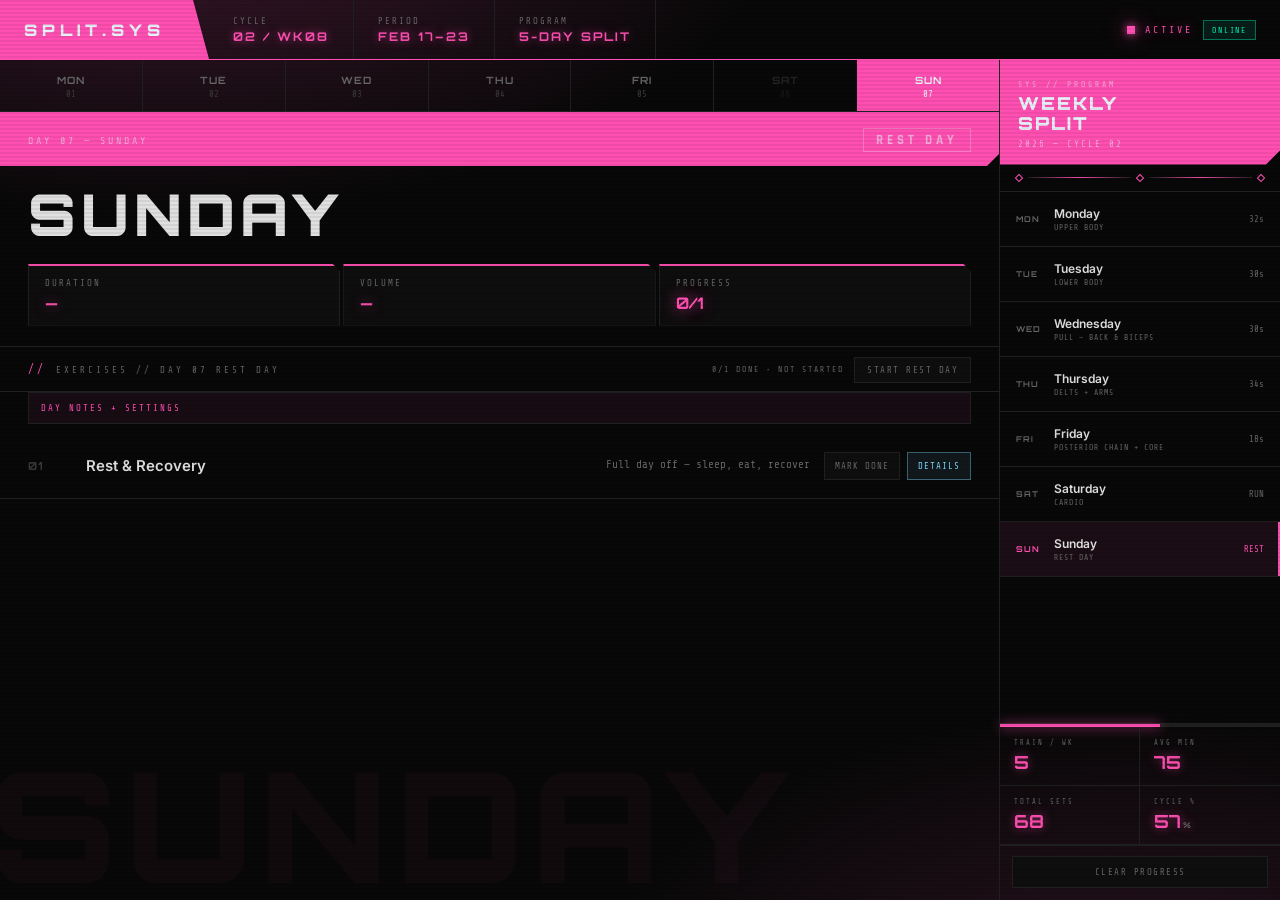
==== commit 2aa14b66: "fix" ====
--- a/index.html
+++ b/index.html
@@ -3,7 +3,10 @@
 <head>
 <meta charset="UTF-8">
 <meta name="viewport" content="width=device-width, initial-scale=1.0">
+<meta name="theme-color" content="#00d9ff">
 <title>SPLIT.SYS</title>
+<link rel="manifest" href="manifest.webmanifest">
+<link rel="apple-touch-icon" sizes="192x192" href="icons/icon-192.png">
 <link href="https://fonts.googleapis.com/css2?family=Orbitron:wght@400;700;900&family=Share+Tech+Mono&family=Rajdhani:wght@300;500;700&family=Inter:wght@300;400;500;600&display=swap" rel="stylesheet">
 <link rel="stylesheet" href="styles.css">
 </head>
@@ -30,8 +33,15 @@
     <div class="tb-status">
       <div class="status-dot"></div>
       <span class="status-txt">ACTIVE</span>
+      <span class="network-status" id="network-status">ONLINE</span>
+      <button type="button" class="install-app-btn hidden" id="install-app-btn">INSTALL</button>
     </div>
   </nav>
+
+  <div class="ios-install-hint hidden" id="ios-install-hint">
+    <span class="ios-hint-text">On iPhone: Share <b>&rarr;</b> Add to Home Screen.</span>
+    <button type="button" class="ios-hint-close-btn" id="ios-hint-close-btn">OK</button>
+  </div>
 
   <main class="main">
     <div class="bg-text" id="bg-text">MONDAY</div>
@@ -90,11 +100,6 @@
 
 </div>
 
-<!-- BOTTOM BAR -->
-<div class="bottom-bar" id="bottom-bar">
-  <div class="bottom-bar-inner" id="bottom-bar-inner"></div>
-</div>
-
 <!-- REST TIMER -->
 <div class="rest-timer-widget" id="rest-timer-widget" aria-live="polite">
   <div class="rt-head">
@@ -103,6 +108,17 @@
   </div>
   <div class="rt-time" id="rest-time">00:00</div>
   <div class="rt-bar"><div class="rt-fill" id="rest-fill"></div></div>
+</div>
+
+<!-- MOBILE SESSION DOCK -->
+<div class="session-dock" id="session-dock">
+  <div class="session-dock-meta" id="dock-meta">0/0 DONE</div>
+  <div class="session-dock-actions">
+    <button type="button" class="dock-btn dock-btn-primary" id="dock-start-end-btn">START DAY</button>
+    <button type="button" class="dock-btn" id="dock-undo-btn">UNDO</button>
+    <button type="button" class="dock-btn" id="dock-plus-rest-btn">+30S REST</button>
+    <button type="button" class="dock-btn" id="dock-skip-rest-btn">SKIP REST</button>
+  </div>
 </div>
 
 <!-- MODAL -->
--- a/styles.css
+++ b/styles.css
@@ -129,6 +129,84 @@
   text-shadow: 0 0 12px rgba(var(--accent-rgb),0.6);
 }
 
+.network-status {
+  font-size: 8px;
+  letter-spacing: 1.8px;
+  text-transform: uppercase;
+  color: #00f5b8;
+  border: 1px solid rgba(0,245,184,0.4);
+  background: rgba(0,245,184,0.09);
+  padding: 5px 8px 4px;
+}
+
+.network-status.offline {
+  color: #ff8c50;
+  border-color: rgba(255,140,80,0.45);
+  background: rgba(255,140,80,0.12);
+}
+
+.install-app-btn {
+  font-family: 'Share Tech Mono', monospace;
+  font-size: 8px;
+  letter-spacing: 1.5px;
+  text-transform: uppercase;
+  color: var(--accent);
+  border: 1px solid rgba(var(--accent-rgb),0.5);
+  background: rgba(var(--accent-rgb),0.14);
+  padding: 6px 10px;
+  cursor: pointer;
+}
+.install-app-btn:hover {
+  background: rgba(var(--accent-rgb),0.24);
+}
+.install-app-btn.hidden {
+  display: none;
+}
+
+.ios-install-hint {
+  grid-column: 1 / -1;
+  margin: 8px 16px 0;
+  padding: 10px 12px;
+  border: 1px solid rgba(var(--accent-rgb),0.45);
+  background: rgba(var(--accent-rgb),0.1);
+  display: flex;
+  align-items: center;
+  justify-content: space-between;
+  gap: 10px;
+}
+
+.ios-install-hint.hidden {
+  display: none;
+}
+
+.ios-hint-text {
+  font-size: 10px;
+  letter-spacing: 1px;
+  color: var(--text);
+}
+
+.ios-hint-close-btn {
+  font-family: 'Share Tech Mono', monospace;
+  font-size: 8px;
+  letter-spacing: 1.6px;
+  text-transform: uppercase;
+  color: var(--accent);
+  border: 1px solid rgba(var(--accent-rgb),0.45);
+  background: rgba(var(--accent-rgb),0.1);
+  padding: 5px 9px;
+  cursor: pointer;
+}
+
+button:focus-visible,
+textarea:focus-visible,
+summary:focus-visible,
+.day-tab:focus-visible,
+.wi:focus-visible {
+  outline: 2px solid var(--accent);
+  outline-offset: 2px;
+  box-shadow: 0 0 0 3px rgba(var(--accent-rgb),0.24);
+}
+
 /* ── MAIN ───────────────────────────────── */
 .main {
   position: relative;
@@ -337,6 +415,60 @@
   background: rgba(var(--accent-rgb),0.08);
 }
 
+.notes-panel {
+  margin: 0 28px 10px;
+  border: 1px solid var(--border);
+  background: rgba(var(--accent-rgb),0.06);
+}
+
+.notes-panel > summary {
+  cursor: pointer;
+  list-style: none;
+  padding: 10px 12px;
+  font-size: 9px;
+  letter-spacing: 2px;
+  text-transform: uppercase;
+  color: var(--accent);
+  user-select: none;
+}
+.notes-panel > summary::-webkit-details-marker { display: none; }
+
+.notes-body {
+  padding: 0 12px 12px;
+  border-top: 1px solid rgba(var(--accent-rgb),0.24);
+}
+
+.notes-input {
+  width: 100%;
+  min-height: 72px;
+  resize: vertical;
+  border: 1px solid rgba(var(--accent-rgb),0.28);
+  background: rgba(10,10,10,0.88);
+  color: var(--text);
+  font-family: 'Inter', sans-serif;
+  font-size: 13px;
+  line-height: 1.45;
+  padding: 10px;
+  margin-top: 10px;
+}
+
+.pref-row {
+  display: flex;
+  gap: 12px;
+  flex-wrap: wrap;
+  margin-top: 9px;
+}
+
+.pref-item {
+  display: inline-flex;
+  align-items: center;
+  gap: 6px;
+  font-size: 9px;
+  letter-spacing: 1px;
+  text-transform: uppercase;
+  color: var(--muted2);
+}
+
 .ex-row {
   display: grid;
   grid-template-columns: 44px minmax(180px, 1fr) auto auto;
@@ -344,7 +476,6 @@
   gap: 0 14px;
   padding: 18px 28px;
   border-bottom: 1px solid var(--border);
-  cursor: pointer;
   transition: background 0.1s;
   animation: slideIn 0.25s ease both;
   position: relative;
@@ -396,6 +527,12 @@
   white-space: nowrap;
 }
 
+.ex-actions {
+  display: inline-flex;
+  align-items: center;
+  gap: 7px;
+}
+
 .ex-complete-btn {
   font-family: 'Share Tech Mono', monospace;
   font-size: 9px;
@@ -418,6 +555,22 @@
   background: rgba(var(--accent-rgb),0.08);
 }
 
+.ex-details-btn {
+  font-family: 'Share Tech Mono', monospace;
+  font-size: 9px;
+  letter-spacing: 1px;
+  text-transform: uppercase;
+  color: #7ad8ff;
+  border: 1px solid rgba(122,216,255,0.4);
+  background: rgba(122,216,255,0.08);
+  padding: 8px 10px;
+  cursor: pointer;
+  white-space: nowrap;
+}
+.ex-details-btn:hover {
+  background: rgba(122,216,255,0.17);
+}
+
 /* ── SIDEBAR ────────────────────────────── */
 .sidebar {
   display: flex;
@@ -474,9 +627,16 @@
   gap: 12px;
   padding: 14px 16px;
   border-bottom: 1px solid var(--border);
+  border-left: none;
+  border-right: none;
+  border-top: none;
   cursor: pointer;
   transition: background 0.1s;
   position: relative;
+  width: 100%;
+  background: transparent;
+  text-align: left;
+  font: inherit;
 }
 .wi:hover { background: rgba(var(--accent-rgb),0.05); }
 .wi.active { background: rgba(var(--accent-rgb),0.08); }
@@ -581,6 +741,9 @@
 }
 
 .rest-timer-widget.done {
+  opacity: 1;
+  transform: translateY(0) scale(1);
+  pointer-events: none;
   box-shadow: 0 0 12px rgba(var(--accent-rgb),0.22);
 }
 
@@ -645,6 +808,65 @@
   background: var(--accent);
   box-shadow: 0 0 10px rgba(var(--accent-rgb),0.85);
   transition: width 0.16s linear;
+}
+
+/* ── MOBILE SESSION DOCK ────────────────── */
+.session-dock {
+  display: none;
+  position: fixed;
+  left: 0;
+  right: 0;
+  bottom: 0;
+  z-index: 210;
+  padding: 10px 12px calc(12px + env(safe-area-inset-bottom, 0px));
+  border-top: 1px solid rgba(var(--accent-rgb),0.45);
+  background:
+    linear-gradient(180deg, rgba(var(--accent-rgb),0.16), rgba(8,8,8,0.96) 35%),
+    rgba(8,8,8,0.94);
+  backdrop-filter: blur(10px);
+}
+
+.session-dock-meta {
+  font-size: 8px;
+  letter-spacing: 2px;
+  text-transform: uppercase;
+  color: var(--accent);
+  text-shadow: 0 0 10px rgba(var(--accent-rgb),0.55);
+  margin-bottom: 8px;
+}
+
+.session-dock-actions {
+  display: grid;
+  grid-template-columns: 1fr 1fr;
+  gap: 8px;
+}
+
+.dock-btn {
+  font-family: 'Share Tech Mono', monospace;
+  font-size: 9px;
+  letter-spacing: 1.3px;
+  text-transform: uppercase;
+  color: var(--muted2);
+  border: 1px solid var(--border);
+  background: rgba(15,15,15,0.92);
+  padding: 9px 8px;
+  cursor: pointer;
+}
+
+.dock-btn:hover:not(:disabled) {
+  color: var(--accent);
+  border-color: rgba(var(--accent-rgb),0.45);
+}
+
+.dock-btn:disabled {
+  opacity: 0.35;
+  cursor: default;
+}
+
+.dock-btn-primary {
+  color: var(--accent);
+  border-color: rgba(var(--accent-rgb),0.5);
+  background: rgba(var(--accent-rgb),0.12);
 }
 
 /* ── MODAL ──────────────────────────────── */
@@ -728,6 +950,7 @@
 .m-tag.core { border-color: rgba(100,180,255,0.25); color: #64b4ff; background: rgba(100,180,255,0.05); }
 .m-tag.cardio { border-color: rgba(255,140,80,0.25); color: #ff8c50; background: rgba(255,140,80,0.05); }
 .m-tag.done { border-color: rgba(var(--accent-rgb),0.5); color: var(--accent); background: rgba(var(--accent-rgb),0.12); }
+.m-ex.focused { background: rgba(var(--accent-rgb),0.12); }
 
 /* ══════════════════════════════════════════
    MOBILE — full rethink for phone legibility
@@ -825,12 +1048,13 @@
     display: none;
   }
 
-  .bottom-bar {
-    display: flex !important;
+  .session-dock {
+    display: block;
   }
 
   /* Day strip — bigger tap targets */
   .day-strip { display: none; } /* replaced by sidebar week-list on mobile */
+  .ex-panel { padding-bottom: 150px; }
 
   /* Exercises — big, legible */
   .ex-section-label {
@@ -842,6 +1066,7 @@
   .day-controls { width: 100%; justify-content: space-between; gap: 8px; }
   .day-progress { font-size: 9px; letter-spacing: 1px; }
   .day-start-btn { font-size: 9px; padding: 7px 10px; }
+  .notes-panel { margin: 0 20px 10px; }
 
   .ex-row {
     grid-template-columns: 48px 1fr auto;
@@ -875,18 +1100,27 @@
     color: var(--muted2);
     line-height: 1.65;
   }
-  .ex-complete-btn {
+  .ex-actions {
     grid-column: 3;
     grid-row: 2;
     align-self: end;
-    padding: 7px 9px;
+    flex-direction: column;
+    align-items: stretch;
+  }
+  .ex-complete-btn, .ex-details-btn {
+    font-size: 8px;
+    padding: 7px 8px;
+    width: 100%;
   }
 
   /* Topbar */
   .tb-logo { padding: 0 18px; padding-right: 32px; }
   .tb-logo-text { font-size: 13px; letter-spacing: 3px; }
   .tb-item:nth-child(n+2) { display: none; }
-  .tb-status { padding: 0 16px; }
+  .tb-status { padding: 0 12px; gap: 6px; }
+  .status-dot, .status-txt { display: none; }
+  .network-status { font-size: 7px; padding: 4px 6px; }
+  .install-app-btn { font-size: 7px; padding: 5px 8px; }
 
   /* Modal */
   .modal {
@@ -918,9 +1152,15 @@
     left: 10px;
     right: 10px;
     width: auto;
-    bottom: 92px;
+    bottom: 122px;
   }
   .rt-time { font-size: 28px; }
+
+  .ios-install-hint {
+    margin: 6px 10px 0;
+    padding: 8px 10px;
+  }
+  .ios-hint-text { font-size: 9px; }
 }
 
 @media (max-width: 400px) {
@@ -929,54 +1169,19 @@
   .ex-name { font-size: 18px; }
   .ex-sets { font-size: 13px; }
   .day-progress { font-size: 8px; }
-  .ex-complete-btn { font-size: 8px; padding: 6px 8px; }
+  .notes-panel > summary { font-size: 8px; }
+  .ex-complete-btn, .ex-details-btn { font-size: 7px; padding: 6px 6px; }
   .rt-time { font-size: 24px; }
 }
 
-  /* ── BOTTOM STATS BAR (mobile only) ──── */
-  .bottom-bar {
-    display: none;
-    position: fixed;
-    bottom: 0;
-    left: 0;
-    right: 0;
-    z-index: 100;
-    border-top: 2px solid var(--accent);
-    background: #0a0a0a;
-  }
-
-  .bottom-bar-inner {
-    display: grid;
-    grid-template-columns: 1fr 1fr 1fr;
-  }
-
-  .bb-chip {
-    padding: 14px 16px 18px;
-    border-right: 1px solid var(--border);
-    text-align: center;
-  }
-  .bb-chip:last-child { border-right: none; }
-
-  .bb-label {
-    font-size: 9px;
-    letter-spacing: 2px;
-    text-transform: uppercase;
-    color: var(--muted2);
-    margin-bottom: 5px;
-  }
-
-  .bb-val {
-    font-family: 'Orbitron', sans-serif;
-    font-size: 18px;
-    font-weight: 700;
-    color: var(--accent);
-    text-shadow:
-      0 0 12px rgba(var(--accent-rgb),0.55),
-      0 0 24px rgba(var(--accent-rgb),0.3);
-    line-height: 1;
-  }
-
-  /* push ex-panel content up so it doesn't hide behind bottom bar */
-  @media (max-width: 768px) {
-    .ex-panel { padding-bottom: 80px; }
-  }
+@media (prefers-reduced-motion: reduce) {
+  *, *::before, *::after {
+    animation-duration: 0.01ms !important;
+    animation-iteration-count: 1 !important;
+    transition-duration: 0.01ms !important;
+    scroll-behavior: auto !important;
+  }
+
+  .status-dot { animation: none !important; }
+  .rt-fill { transition: none !important; }
+}
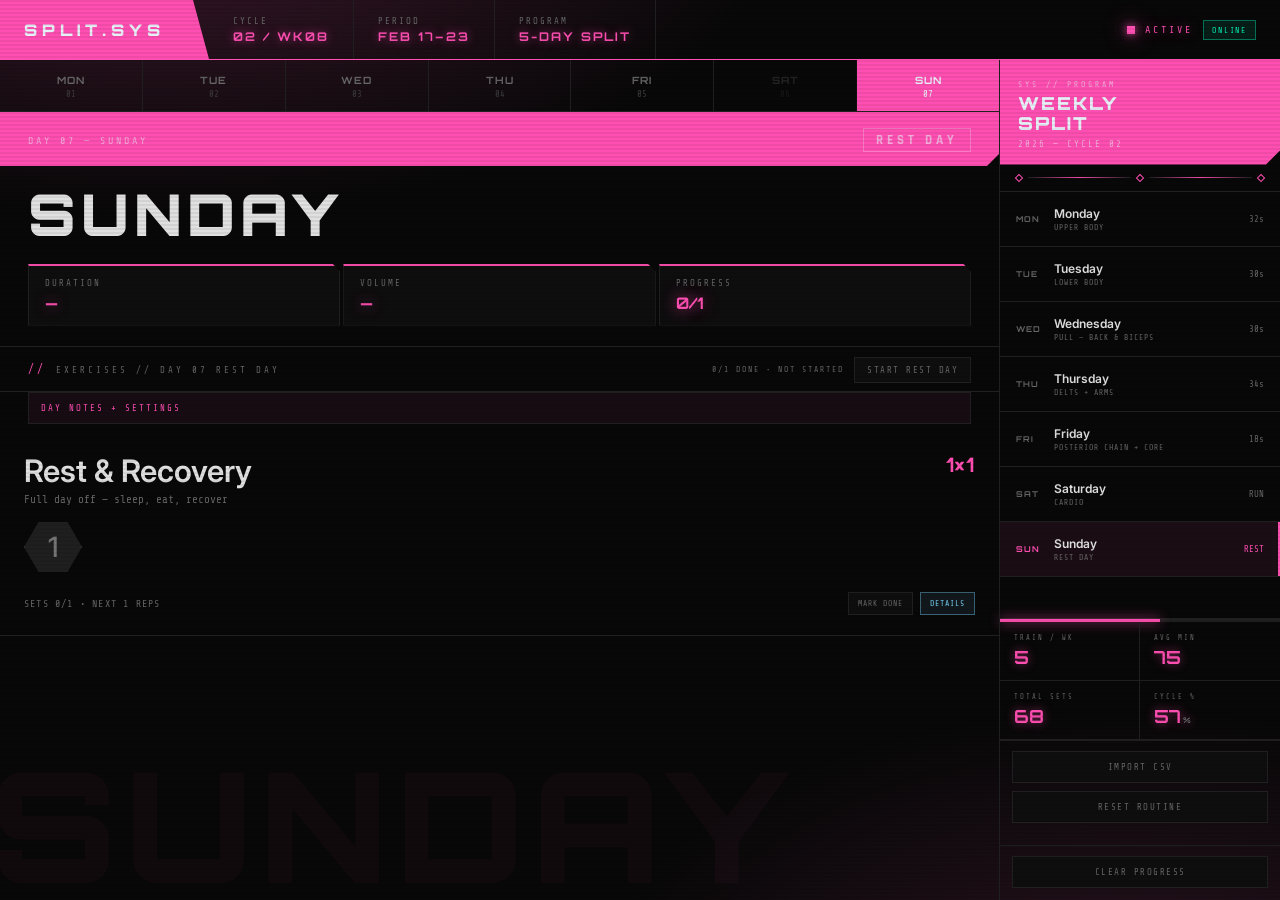
==== commit 1bfd0895: "add csv import" ====
--- a/index.html
+++ b/index.html
@@ -92,6 +92,12 @@
         <div class="sb-stat"><div class="sb-stat-label">Total sets</div><div class="sb-stat-val">68</div></div>
         <div class="sb-stat"><div class="sb-stat-label">Cycle %</div><div class="sb-stat-val">57<span class="sb-stat-unit">%</span></div></div>
       </div>
+      <div class="sb-routine-wrap">
+        <button type="button" class="sb-clear-btn sb-routine-btn" id="import-csv-btn">Import CSV</button>
+        <button type="button" class="sb-clear-btn sb-routine-btn" id="reset-default-routine-btn">Reset Routine</button>
+        <input type="file" id="routine-csv-input" class="routine-csv-input" accept=".csv,text/csv">
+        <div class="routine-feedback" id="routine-feedback" aria-live="polite"></div>
+      </div>
       <div class="sb-clear-wrap">
         <button type="button" class="sb-clear-btn" id="clear-progress-btn">Clear Progress</button>
       </div>
--- a/styles.css
+++ b/styles.css
@@ -15,7 +15,11 @@
   --muted2: #666;
 }
 
-html, body { min-height: 100%; }
+html, body {
+  min-height: 100%;
+  width: 100%;
+  overflow-x: hidden;
+}
 
 body {
   font-family: 'Share Tech Mono', monospace;
@@ -36,6 +40,28 @@
   z-index: 9999;
 }
 
+body::after {
+  content: '';
+  position: fixed;
+  inset: 0;
+  background:
+    radial-gradient(800px 420px at 50% 50%, rgba(0,0,0,0.08), rgba(0,0,0,0.45)),
+    rgba(0,0,0,0.22);
+  opacity: 0;
+  pointer-events: none;
+  z-index: 9998;
+  transition: opacity 160ms ease;
+}
+
+body.theme-fade-out::after {
+  opacity: 0.62;
+}
+
+body.theme-fade-in::after {
+  opacity: 0;
+  transition: opacity 320ms ease;
+}
+
 /* ── LAYOUT ─────────────────────────────── */
 .app {
   display: grid;
@@ -50,6 +76,7 @@
   display: flex;
   align-items: stretch;
   border-bottom: 1px solid var(--accent);
+  min-width: 0;
 }
 
 .tb-logo {
@@ -74,6 +101,7 @@
   display: flex;
   align-items: center;
   flex: 1;
+  min-width: 0;
 }
 
 .tb-item {
@@ -83,6 +111,7 @@
   flex-direction: column;
   justify-content: center;
   height: 100%;
+  min-width: 0;
 }
 
 .tb-item-label {
@@ -100,6 +129,7 @@
   color: var(--accent);
   letter-spacing: 2px;
   text-shadow: 0 0 10px rgba(var(--accent-rgb),0.55);
+  white-space: nowrap;
 }
 
 .tb-status {
@@ -108,6 +138,7 @@
   align-items: center;
   gap: 10px;
   padding: 0 24px;
+  flex-shrink: 0;
 }
 
 .status-dot {
@@ -316,6 +347,7 @@
   color: var(--text);
   text-transform: uppercase;
   line-height: 1;
+  overflow-wrap: anywhere;
 }
 
 .hero-chip-row {
@@ -471,14 +503,16 @@
 
 .ex-row {
   display: grid;
-  grid-template-columns: 44px minmax(180px, 1fr) auto auto;
-  align-items: center;
-  gap: 0 14px;
-  padding: 18px 28px;
+  grid-template-columns: 1fr;
+  gap: 12px;
+  padding: 18px 24px 20px;
   border-bottom: 1px solid var(--border);
   transition: background 0.1s;
+  position: relative;
+}
+
+.ex-panel.rows-animate .ex-row {
   animation: slideIn 0.25s ease both;
-  position: relative;
 }
 
 @keyframes slideIn {
@@ -489,59 +523,245 @@
 .ex-row::before {
   content: '';
   position: absolute;
-  left: 0; top: 0; bottom: 0;
+  left: 0;
+  top: 0;
+  bottom: 0;
   width: 0;
   background: var(--accent);
   transition: width 0.1s;
 }
 .ex-row:hover { background: rgba(var(--accent-rgb),0.04); }
 .ex-row:hover::before { width: 3px; }
-.ex-row:hover .ex-num { color: var(--accent); }
 .ex-row.done { background: rgba(var(--accent-rgb),0.08); }
-.ex-row.done .ex-num { color: var(--accent); }
 .ex-row.done .ex-name { color: var(--accent); }
-
-.ex-num {
-  font-family: 'Orbitron', sans-serif;
-  font-size: 11px;
-  font-weight: 700;
-  color: var(--muted);
-  letter-spacing: 1px;
-  transition: color 0.1s;
-}
 
 .ex-name {
   font-family: 'Inter', sans-serif;
-  font-size: 15px;
+  font-size: 31px;
   font-weight: 600;
   color: var(--text);
-  line-height: 1.3;
-}
-
-.ex-sets {
+  line-height: 1.2;
+  min-width: 0;
+  overflow-wrap: anywhere;
+}
+
+.ex-head {
+  display: flex;
+  justify-content: space-between;
+  align-items: flex-start;
+  gap: 12px;
+}
+
+.ex-head-main {
+  min-width: 0;
+}
+
+.ex-prescription {
   font-family: 'Share Tech Mono', monospace;
   font-size: 11px;
   color: var(--muted2);
-  text-align: right;
-  line-height: 1.7;
+  margin-top: 4px;
+}
+
+.ex-scheme {
+  font-family: 'Orbitron', sans-serif;
+  font-size: 20px;
+  font-weight: 700;
+  letter-spacing: 0.8px;
+  text-transform: uppercase;
+  color: var(--accent);
   white-space: nowrap;
+}
+
+.ex-set-track {
+  display: flex;
+  align-items: center;
+  gap: 11px;
+  overflow-x: auto;
+  padding-bottom: 4px;
+  scrollbar-width: thin;
+}
+
+.set-dot {
+  width: 58px;
+  height: 58px;
+  min-width: 58px;
+  display: grid;
+  place-items: center;
+  position: relative;
+  overflow: hidden;
+  isolation: isolate;
+  clip-path: polygon(25% 6.7%, 75% 6.7%, 100% 50%, 75% 93.3%, 25% 93.3%, 0 50%);
+  border: 1px solid rgba(160,160,160,0.2);
+  background: rgba(170,170,170,0.15);
+  color: rgba(225,225,225,0.45);
+  font-family: 'Inter', sans-serif;
+  font-size: 28px;
+  font-weight: 500;
+  cursor: pointer;
+  transition:
+    transform 0.22s cubic-bezier(0.24, 1, 0.32, 1),
+    background-color 0.3s cubic-bezier(0.24, 1, 0.32, 1),
+    color 0.26s ease,
+    border-color 0.3s ease,
+    box-shadow 0.3s ease;
+  will-change: transform, background-color;
+}
+
+.set-dot::before {
+  content: '';
+  position: absolute;
+  inset: 0;
+  background: var(--accent);
+  pointer-events: none;
+  opacity: 0;
+  clip-path: polygon(0 0, 0 0, 0 0, 0 0);
+  z-index: 0;
+}
+
+.set-dot-label {
+  position: relative;
+  z-index: 1;
+  line-height: 1;
+}
+
+.set-dot:hover {
+  transform: translateY(-1px);
+  border-color: rgba(var(--accent-rgb),0.45);
+}
+
+.set-dot.done {
+  background: var(--accent);
+  color: var(--accent-ink);
+  border-color: rgba(var(--accent-rgb),0.9);
+  box-shadow: 0 0 14px rgba(var(--accent-rgb),0.34);
+}
+
+.set-dot.done.fill-diag-on {
+  background: rgba(170,170,170,0.15);
+  color: rgba(225,225,225,0.45);
+  border-color: rgba(160,160,160,0.2);
+  box-shadow: none;
+  animation: setDotSpringOn 560ms cubic-bezier(0.2, 0.95, 0.28, 1.1) both;
+}
+
+.set-dot.done.fill-diag-on::before {
+  opacity: 1;
+  animation: setDotDiagOn 560ms cubic-bezier(0.2, 0.95, 0.28, 1.1) both;
+}
+
+.set-dot.fill-diag-off {
+  background: rgba(170,170,170,0.15);
+  animation: setDotSpringOff 480ms cubic-bezier(0.2, 0.9, 0.3, 1) both;
+}
+
+.set-dot.fill-diag-off::before {
+  opacity: 1;
+  clip-path: polygon(0 0, 100% 0, 100% 100%, 0 100%);
+  animation: setDotDiagOff 480ms cubic-bezier(0.2, 0.9, 0.3, 1) both;
+}
+
+@keyframes setDotSpringOn {
+  0% {
+    transform: scale(0.86);
+    color: rgba(225,225,225,0.45);
+    border-color: rgba(160,160,160,0.2);
+    box-shadow: 0 0 0 rgba(var(--accent-rgb),0);
+  }
+  48% {
+    transform: scale(1.1);
+    color: var(--accent-ink);
+    border-color: rgba(var(--accent-rgb),1);
+    box-shadow: 0 0 20px rgba(var(--accent-rgb),0.4);
+  }
+  74% {
+    transform: scale(0.96);
+  }
+  100% {
+    transform: scale(1);
+    color: var(--accent-ink);
+    border-color: rgba(var(--accent-rgb),0.9);
+    box-shadow: 0 0 14px rgba(var(--accent-rgb),0.34);
+  }
+}
+
+@keyframes setDotSpringOff {
+  0% {
+    transform: scale(1);
+    color: var(--accent-ink);
+    border-color: rgba(var(--accent-rgb),0.9);
+    box-shadow: 0 0 14px rgba(var(--accent-rgb),0.34);
+  }
+  46% {
+    transform: scale(0.93);
+  }
+  100% {
+    transform: scale(1);
+    color: rgba(225,225,225,0.45);
+    border-color: rgba(160,160,160,0.2);
+    box-shadow: 0 0 0 rgba(var(--accent-rgb),0);
+  }
+}
+
+@keyframes setDotDiagOn {
+  0% {
+    clip-path: polygon(0 0, 0 0, 0 0, 0 0);
+  }
+  58% {
+    clip-path: polygon(0 0, 100% 0, 0 100%, 0 100%);
+  }
+  100% {
+    clip-path: polygon(0 0, 100% 0, 100% 100%, 0 100%);
+  }
+}
+
+@keyframes setDotDiagOff {
+  0% {
+    clip-path: polygon(0 0, 100% 0, 100% 100%, 0 100%);
+  }
+  42% {
+    clip-path: polygon(0 0, 100% 0, 0 100%, 0 100%);
+  }
+  100% {
+    clip-path: polygon(100% 100%, 100% 100%, 100% 100%, 100% 100%);
+  }
+}
+
+.ex-foot {
+  display: flex;
+  justify-content: space-between;
+  align-items: center;
+  gap: 10px;
+  flex-wrap: wrap;
+}
+
+.ex-progress {
+  font-size: 10px;
+  letter-spacing: 1.2px;
+  text-transform: uppercase;
+  color: var(--muted2);
+}
+
+.ex-progress.done {
+  color: var(--accent);
 }
 
 .ex-actions {
   display: inline-flex;
   align-items: center;
   gap: 7px;
+  margin-left: auto;
 }
 
 .ex-complete-btn {
   font-family: 'Share Tech Mono', monospace;
-  font-size: 9px;
+  font-size: 8px;
   letter-spacing: 1px;
   text-transform: uppercase;
   color: var(--muted2);
   border: 1px solid var(--border);
   background: var(--surface);
-  padding: 8px 10px;
+  padding: 6px 9px;
   cursor: pointer;
   white-space: nowrap;
 }
@@ -557,13 +777,13 @@
 
 .ex-details-btn {
   font-family: 'Share Tech Mono', monospace;
-  font-size: 9px;
+  font-size: 8px;
   letter-spacing: 1px;
   text-transform: uppercase;
   color: #7ad8ff;
   border: 1px solid rgba(122,216,255,0.4);
   background: rgba(122,216,255,0.08);
-  padding: 8px 10px;
+  padding: 6px 9px;
   cursor: pointer;
   white-space: nowrap;
 }
@@ -575,6 +795,7 @@
 .sidebar {
   display: flex;
   flex-direction: column;
+  min-width: 0;
 }
 
 .sb-head {
@@ -686,6 +907,42 @@
 .sb-stat-label { font-size: 7px; letter-spacing: 2px; text-transform: uppercase; color: var(--muted2); margin-bottom: 4px; }
 .sb-stat-val { font-family: 'Orbitron', sans-serif; font-size: 18px; font-weight: 700; color: var(--accent); text-shadow: 0 0 10px rgba(var(--accent-rgb),0.5); }
 .sb-stat-unit { font-size: 8px; color: var(--muted2); margin-left: 2px; }
+
+.sb-routine-wrap {
+  padding: 10px 12px 0;
+  border-top: 1px solid var(--border);
+  display: grid;
+  gap: 8px;
+}
+
+.sb-routine-btn {
+  font-size: 8px;
+  padding: 8px 10px;
+}
+
+.routine-csv-input {
+  position: absolute;
+  width: 1px;
+  height: 1px;
+  opacity: 0;
+  pointer-events: none;
+}
+
+.routine-feedback {
+  min-height: 14px;
+  font-size: 8px;
+  letter-spacing: 1px;
+  text-transform: uppercase;
+  color: var(--muted2);
+}
+
+.routine-feedback.success {
+  color: #00f5b8;
+}
+
+.routine-feedback.error {
+  color: #ff8c50;
+}
 
 .sb-clear-wrap {
   padding: 10px 12px 12px;
@@ -921,6 +1178,98 @@
 
 .modal-body { padding: 0; }
 
+.m-detail {
+  padding: 24px 32px 30px;
+  display: grid;
+  gap: 14px;
+}
+
+.m-detail-media {
+  position: relative;
+  min-height: 190px;
+  border: 1px solid rgba(var(--accent-rgb),0.42);
+  background:
+    linear-gradient(160deg, rgba(var(--accent-rgb),0.24), rgba(10,10,10,0.95) 58%),
+    rgba(10,10,10,0.95);
+  overflow: hidden;
+  display: flex;
+  align-items: flex-end;
+  justify-content: flex-end;
+}
+
+.m-detail-media::before,
+.m-detail-media::after {
+  content: '';
+  position: absolute;
+  left: -15%;
+  right: -15%;
+  height: 1px;
+  background: rgba(var(--accent-rgb),0.45);
+}
+
+.m-detail-media::before { top: 50%; transform: rotate(24deg); }
+.m-detail-media::after { top: 50%; transform: rotate(-24deg); }
+
+.m-detail-media-label {
+  margin: 0 10px 10px 0;
+  font-size: 8px;
+  letter-spacing: 2px;
+  text-transform: uppercase;
+  color: var(--accent);
+  border: 1px solid rgba(var(--accent-rgb),0.35);
+  background: rgba(0,0,0,0.45);
+  padding: 4px 7px;
+  z-index: 1;
+}
+
+.m-detail-meta {
+  display: grid;
+  gap: 8px;
+}
+
+.m-detail-row {
+  display: flex;
+  align-items: flex-start;
+  justify-content: space-between;
+  gap: 14px;
+  border: 1px solid var(--border);
+  background: rgba(var(--accent-rgb),0.06);
+  padding: 9px 11px;
+}
+
+.m-detail-label {
+  font-size: 8px;
+  letter-spacing: 2px;
+  text-transform: uppercase;
+  color: var(--muted2);
+  flex-shrink: 0;
+}
+
+.m-detail-value {
+  font-family: 'Inter', sans-serif;
+  font-size: 13px;
+  color: var(--text);
+  line-height: 1.45;
+  text-align: right;
+}
+
+.m-detail-tags {
+  display: inline-flex;
+  align-items: center;
+  gap: 6px;
+}
+
+.m-detail-copy p {
+  font-family: 'Inter', sans-serif;
+  font-size: 14px;
+  line-height: 1.68;
+  color: var(--text);
+}
+
+.m-detail-copy p + p {
+  margin-top: 9px;
+}
+
 .m-ex {
   display: grid;
   grid-template-columns: 56px 1fr auto;
@@ -968,6 +1317,7 @@
     order: 1;
     border-top: none;
     border-bottom: 1px solid var(--border);
+    overflow-x: hidden;
   }
 
   .main {
@@ -986,6 +1336,7 @@
     flex-direction: row;
     overflow-x: auto;
     scrollbar-width: none;
+    max-width: 100%;
   }
   .week-list::-webkit-scrollbar { display: none; }
 
@@ -1037,9 +1388,28 @@
   .hero-accent-bar {
     padding: 14px 20px 12px;
     clip-path: none;
-  }
-  .hero-day-label { font-size: 11px; letter-spacing: 2px; }
-  .hero-cat-badge { font-size: 12px; letter-spacing: 2px; padding: 3px 10px; }
+    flex-wrap: wrap;
+    row-gap: 8px;
+    align-items: flex-start;
+  }
+  .hero-day-label {
+    font-size: 11px;
+    letter-spacing: 2px;
+    width: 100%;
+    min-width: 0;
+    overflow: hidden;
+    text-overflow: ellipsis;
+    white-space: nowrap;
+  }
+  .hero-cat-badge {
+    font-size: 12px;
+    letter-spacing: 2px;
+    padding: 3px 10px;
+    max-width: 100%;
+    overflow: hidden;
+    text-overflow: ellipsis;
+    white-space: nowrap;
+  }
 
   .hero-name-row { padding: 18px 20px 4px; }
   .hero-name { font-size: 36px; letter-spacing: 3px; }
@@ -1069,53 +1439,81 @@
   .notes-panel { margin: 0 20px 10px; }
 
   .ex-row {
-    grid-template-columns: 48px 1fr auto;
-    grid-template-rows: auto auto;
-    gap: 0 14px;
-    padding: 22px 20px;
+    gap: 10px;
+    padding: 18px 18px 20px;
     border-bottom-width: 1px;
   }
 
-  .ex-num {
-    grid-row: 1 / 3;
+  .ex-head {
+    gap: 10px;
+  }
+
+  .ex-name {
+    font-size: 24px;
+    font-weight: 600;
+    line-height: 1.25;
+  }
+
+  .ex-prescription {
+    font-size: 10px;
+  }
+
+  .ex-scheme {
     font-size: 15px;
-    align-self: center;
-  }
-
-  .ex-name {
-    font-size: 20px;
-    font-weight: 600;
-    grid-column: 2 / 4;
-    grid-row: 1;
-    padding-bottom: 6px;
-    line-height: 1.25;
-  }
-
-  .ex-sets {
-    font-size: 14px;
-    text-align: left;
-    white-space: normal;
-    grid-column: 2;
-    grid-row: 2;
-    color: var(--muted2);
-    line-height: 1.65;
-  }
+  }
+
+  .ex-set-track {
+    gap: 8px;
+    padding-bottom: 2px;
+  }
+
+  .set-dot {
+    width: 54px;
+    height: 54px;
+    min-width: 54px;
+    font-size: 24px;
+  }
+
+  .ex-foot {
+    align-items: flex-start;
+  }
+
+  .ex-progress {
+    font-size: 8px;
+    letter-spacing: 1px;
+  }
+
   .ex-actions {
-    grid-column: 3;
-    grid-row: 2;
-    align-self: end;
-    flex-direction: column;
-    align-items: stretch;
-  }
+    width: 100%;
+    margin-left: 0;
+    justify-content: flex-end;
+  }
+
   .ex-complete-btn, .ex-details-btn {
     font-size: 8px;
     padding: 7px 8px;
-    width: 100%;
   }
 
   /* Topbar */
-  .tb-logo { padding: 0 18px; padding-right: 32px; }
-  .tb-logo-text { font-size: 13px; letter-spacing: 3px; }
+  .tb-logo {
+    padding: 0 12px;
+    padding-right: 18px;
+    min-width: 0;
+  }
+  .tb-logo-text {
+    font-size: 11px;
+    letter-spacing: 2px;
+    white-space: nowrap;
+  }
+  .tb-meta { min-width: 0; }
+  .tb-item { min-width: 0; padding: 0 8px; }
+  .tb-item-val {
+    font-size: 10px;
+    letter-spacing: 1px;
+    overflow: hidden;
+    text-overflow: ellipsis;
+    max-width: 88px;
+  }
   .tb-item:nth-child(n+2) { display: none; }
   .tb-status { padding: 0 12px; gap: 6px; }
   .status-dot, .status-txt { display: none; }
@@ -1125,15 +1523,13 @@
   /* Modal */
   .modal {
     clip-path: none;
-    width: 100%;
-    max-height: 92vh;
-    align-self: flex-end;
-    border-left: none;
-    border-right: none;
-    border-bottom: none;
-    border-radius: 0;
-  }
-  .modal-bg { align-items: flex-end; }
+    width: min(640px, 94vw);
+    max-height: 88vh;
+    border: 1px solid var(--accent);
+    border-radius: 8px;
+    align-self: center;
+  }
+  .modal-bg { align-items: center; }
   .modal-head { clip-path: none; padding: 20px 24px 16px; }
   .mh-name { font-size: 22px; }
 
@@ -1143,6 +1539,14 @@
     gap: 0 14px;
     padding: 18px 24px;
   }
+  .m-detail {
+    padding: 18px 24px 24px;
+    gap: 11px;
+  }
+  .m-detail-media { min-height: 160px; }
+  .m-detail-row { padding: 8px 10px; gap: 10px; }
+  .m-detail-value { font-size: 12px; }
+  .m-detail-copy p { font-size: 13px; line-height: 1.6; }
   .m-num { grid-row: 1 / 3; font-size: 22px; align-self: center; }
   .m-name { grid-column: 2; grid-row: 1; font-size: 20px; padding-bottom: 6px; }
   .m-sets { grid-column: 2; grid-row: 2; font-size: 14px; line-height: 1.85; }
@@ -1167,7 +1571,9 @@
   .hero-name { font-size: 28px; }
   .hchip-val { font-size: 15px; }
   .ex-name { font-size: 18px; }
-  .ex-sets { font-size: 13px; }
+  .ex-scheme { font-size: 13px; }
+  .set-dot { width: 50px; height: 50px; min-width: 50px; font-size: 22px; }
+  .ex-progress { font-size: 8px; }
   .day-progress { font-size: 8px; }
   .notes-panel > summary { font-size: 8px; }
   .ex-complete-btn, .ex-details-btn { font-size: 7px; padding: 6px 6px; }
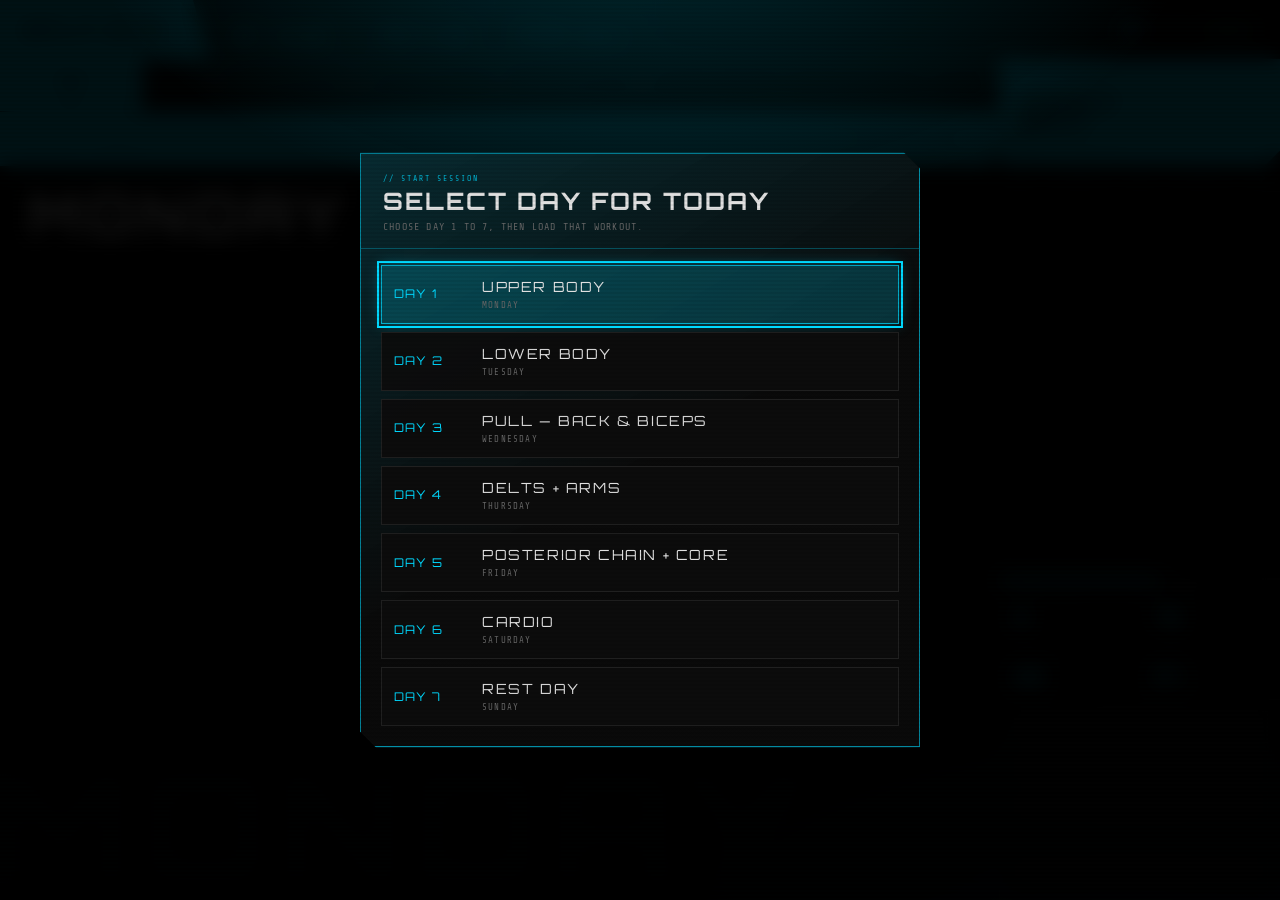
==== commit ea1e08d4: "fix" ====
--- a/index.html
+++ b/index.html
@@ -95,6 +95,7 @@
       <div class="sb-routine-wrap">
         <button type="button" class="sb-clear-btn sb-routine-btn" id="import-csv-btn">Import CSV</button>
         <button type="button" class="sb-clear-btn sb-routine-btn" id="reset-default-routine-btn">Reset Routine</button>
+        <button type="button" class="sb-clear-btn sb-routine-btn" onclick="location.href='./admin/'">Routine Admin</button>
         <input type="file" id="routine-csv-input" class="routine-csv-input" accept=".csv,text/csv">
         <div class="routine-feedback" id="routine-feedback" aria-live="polite"></div>
       </div>
@@ -142,6 +143,26 @@
   </div>
 </div>
 
+<!-- STARTUP DAY PICKER -->
+<div class="day-picker-bg" id="day-picker-bg" role="dialog" aria-modal="true" aria-labelledby="day-picker-title">
+  <div class="day-picker">
+    <div class="day-picker-head">
+      <div class="day-picker-kicker">// START SESSION</div>
+      <h2 class="day-picker-title" id="day-picker-title">Select Day For Today</h2>
+      <p class="day-picker-copy">Choose day 1 to 7, then load that workout.</p>
+    </div>
+    <div class="day-picker-grid">
+      <button type="button" class="day-pick-btn" data-day="0"><span class="day-pick-num">DAY 1</span><span class="day-pick-main">UPPER BODY</span><span class="day-pick-cat">MONDAY</span></button>
+      <button type="button" class="day-pick-btn" data-day="1"><span class="day-pick-num">DAY 2</span><span class="day-pick-main">LOWER BODY</span><span class="day-pick-cat">TUESDAY</span></button>
+      <button type="button" class="day-pick-btn" data-day="2"><span class="day-pick-num">DAY 3</span><span class="day-pick-main">PULL - BACK & BICEPS</span><span class="day-pick-cat">WEDNESDAY</span></button>
+      <button type="button" class="day-pick-btn" data-day="3"><span class="day-pick-num">DAY 4</span><span class="day-pick-main">DELTS + ARMS</span><span class="day-pick-cat">THURSDAY</span></button>
+      <button type="button" class="day-pick-btn" data-day="4"><span class="day-pick-num">DAY 5</span><span class="day-pick-main">POSTERIOR CHAIN + CORE</span><span class="day-pick-cat">FRIDAY</span></button>
+      <button type="button" class="day-pick-btn" data-day="5"><span class="day-pick-num">DAY 6</span><span class="day-pick-main">CARDIO</span><span class="day-pick-cat">SATURDAY</span></button>
+      <button type="button" class="day-pick-btn" data-day="6"><span class="day-pick-num">DAY 7</span><span class="day-pick-main">REST DAY</span><span class="day-pick-cat">SUNDAY</span></button>
+    </div>
+  </div>
+</div>
+
 <script src="script.js"></script>
 </body>
 </html>
--- a/styles.css
+++ b/styles.css
@@ -1126,6 +1126,137 @@
   background: rgba(var(--accent-rgb),0.12);
 }
 
+/* ── STARTUP DAY PICKER ─────────────────── */
+.day-picker-bg {
+  position: fixed;
+  inset: 0;
+  z-index: 430;
+  display: flex;
+  align-items: center;
+  justify-content: center;
+  padding: 18px;
+  background:
+    radial-gradient(900px 500px at 50% -10%, rgba(var(--accent-rgb),0.2), transparent 62%),
+    rgba(0,0,0,0.92);
+  backdrop-filter: blur(10px);
+  opacity: 0;
+  pointer-events: none;
+  transition: opacity 0.16s ease;
+}
+
+.day-picker-bg.open {
+  opacity: 1;
+  pointer-events: auto;
+}
+
+.day-picker {
+  width: min(560px, 94vw);
+  border: 1px solid rgba(var(--accent-rgb),0.58);
+  background:
+    linear-gradient(150deg, rgba(var(--accent-rgb),0.16), rgba(10,10,10,0.96) 52%),
+    rgba(10,10,10,0.96);
+  box-shadow:
+    0 0 30px rgba(var(--accent-rgb),0.38),
+    0 0 90px rgba(var(--accent-rgb),0.2);
+  clip-path: polygon(0 0, calc(100% - 16px) 0, 100% 16px, 100% 100%, 16px 100%, 0 calc(100% - 16px));
+}
+
+.day-picker-head {
+  padding: 20px 22px 16px;
+  border-bottom: 1px solid rgba(var(--accent-rgb),0.3);
+}
+
+.day-picker-kicker {
+  font-size: 8px;
+  letter-spacing: 2px;
+  text-transform: uppercase;
+  color: rgba(var(--accent-rgb),0.8);
+  margin-bottom: 6px;
+}
+
+.day-picker-title {
+  font-family: 'Orbitron', sans-serif;
+  font-size: 24px;
+  line-height: 1;
+  letter-spacing: 2px;
+  text-transform: uppercase;
+  color: var(--text);
+}
+
+.day-picker-copy {
+  margin-top: 8px;
+  font-size: 10px;
+  letter-spacing: 1.2px;
+  text-transform: uppercase;
+  color: var(--muted2);
+}
+
+.day-picker-grid {
+  display: grid;
+  grid-template-columns: 1fr;
+  gap: 8px;
+  padding: 16px 20px 20px;
+  max-height: min(66vh, 620px);
+  overflow-y: auto;
+  scrollbar-width: thin;
+}
+
+.day-pick-btn {
+  font-family: 'Share Tech Mono', monospace;
+  border: 1px solid var(--border);
+  background: rgba(12,12,12,0.94);
+  color: var(--text);
+  cursor: pointer;
+  padding: 12px 12px;
+  display: grid;
+  grid-template-columns: 76px 1fr;
+  grid-template-areas:
+    'num main'
+    'num cat';
+  gap: 4px 12px;
+  align-items: center;
+  text-align: left;
+}
+
+.day-pick-btn:hover {
+  border-color: rgba(var(--accent-rgb),0.45);
+  background: rgba(var(--accent-rgb),0.12);
+}
+
+.day-pick-btn.active {
+  border-color: rgba(var(--accent-rgb),0.72);
+  background: rgba(var(--accent-rgb),0.2);
+  box-shadow: 0 0 14px rgba(var(--accent-rgb),0.34);
+}
+
+.day-pick-num {
+  grid-area: num;
+  font-family: 'Orbitron', sans-serif;
+  font-size: 12px;
+  line-height: 1;
+  letter-spacing: 1.2px;
+  color: var(--accent);
+  text-transform: uppercase;
+}
+
+.day-pick-main {
+  grid-area: main;
+  font-family: 'Orbitron', sans-serif;
+  font-size: 14px;
+  letter-spacing: 1.6px;
+  color: var(--text);
+  text-transform: uppercase;
+}
+
+.day-pick-cat {
+  grid-area: cat;
+  font-size: 9px;
+  letter-spacing: 1.2px;
+  text-transform: uppercase;
+  color: var(--muted2);
+  line-height: 1.35;
+}
+
 /* ── MODAL ──────────────────────────────── */
 .modal-bg {
   position: fixed; inset: 0;
@@ -1422,6 +1553,50 @@
     display: block;
   }
 
+  .day-picker-bg {
+    padding: 14px;
+  }
+
+  .day-picker {
+    width: min(560px, 96vw);
+    clip-path: none;
+    border-radius: 8px;
+  }
+
+  .day-picker-head {
+    padding: 16px 16px 14px;
+  }
+
+  .day-picker-title {
+    font-size: 20px;
+  }
+
+  .day-picker-grid {
+    gap: 8px;
+    padding: 14px 14px 16px;
+    max-height: min(72vh, 640px);
+  }
+
+  .day-pick-btn {
+    padding: 10px 10px;
+    grid-template-columns: 70px 1fr;
+    gap: 3px 10px;
+  }
+
+  .day-pick-num {
+    font-size: 11px;
+  }
+
+  .day-pick-main {
+    font-size: 12px;
+    letter-spacing: 1.2px;
+  }
+
+  .day-pick-cat {
+    font-size: 8px;
+    letter-spacing: 1px;
+  }
+
   /* Day strip — bigger tap targets */
   .day-strip { display: none; } /* replaced by sidebar week-list on mobile */
   .ex-panel { padding-bottom: 150px; }
@@ -1568,6 +1743,7 @@
 }
 
 @media (max-width: 400px) {
+  .day-picker-grid { max-height: min(74vh, 680px); }
   .hero-name { font-size: 28px; }
   .hchip-val { font-size: 15px; }
   .ex-name { font-size: 18px; }
